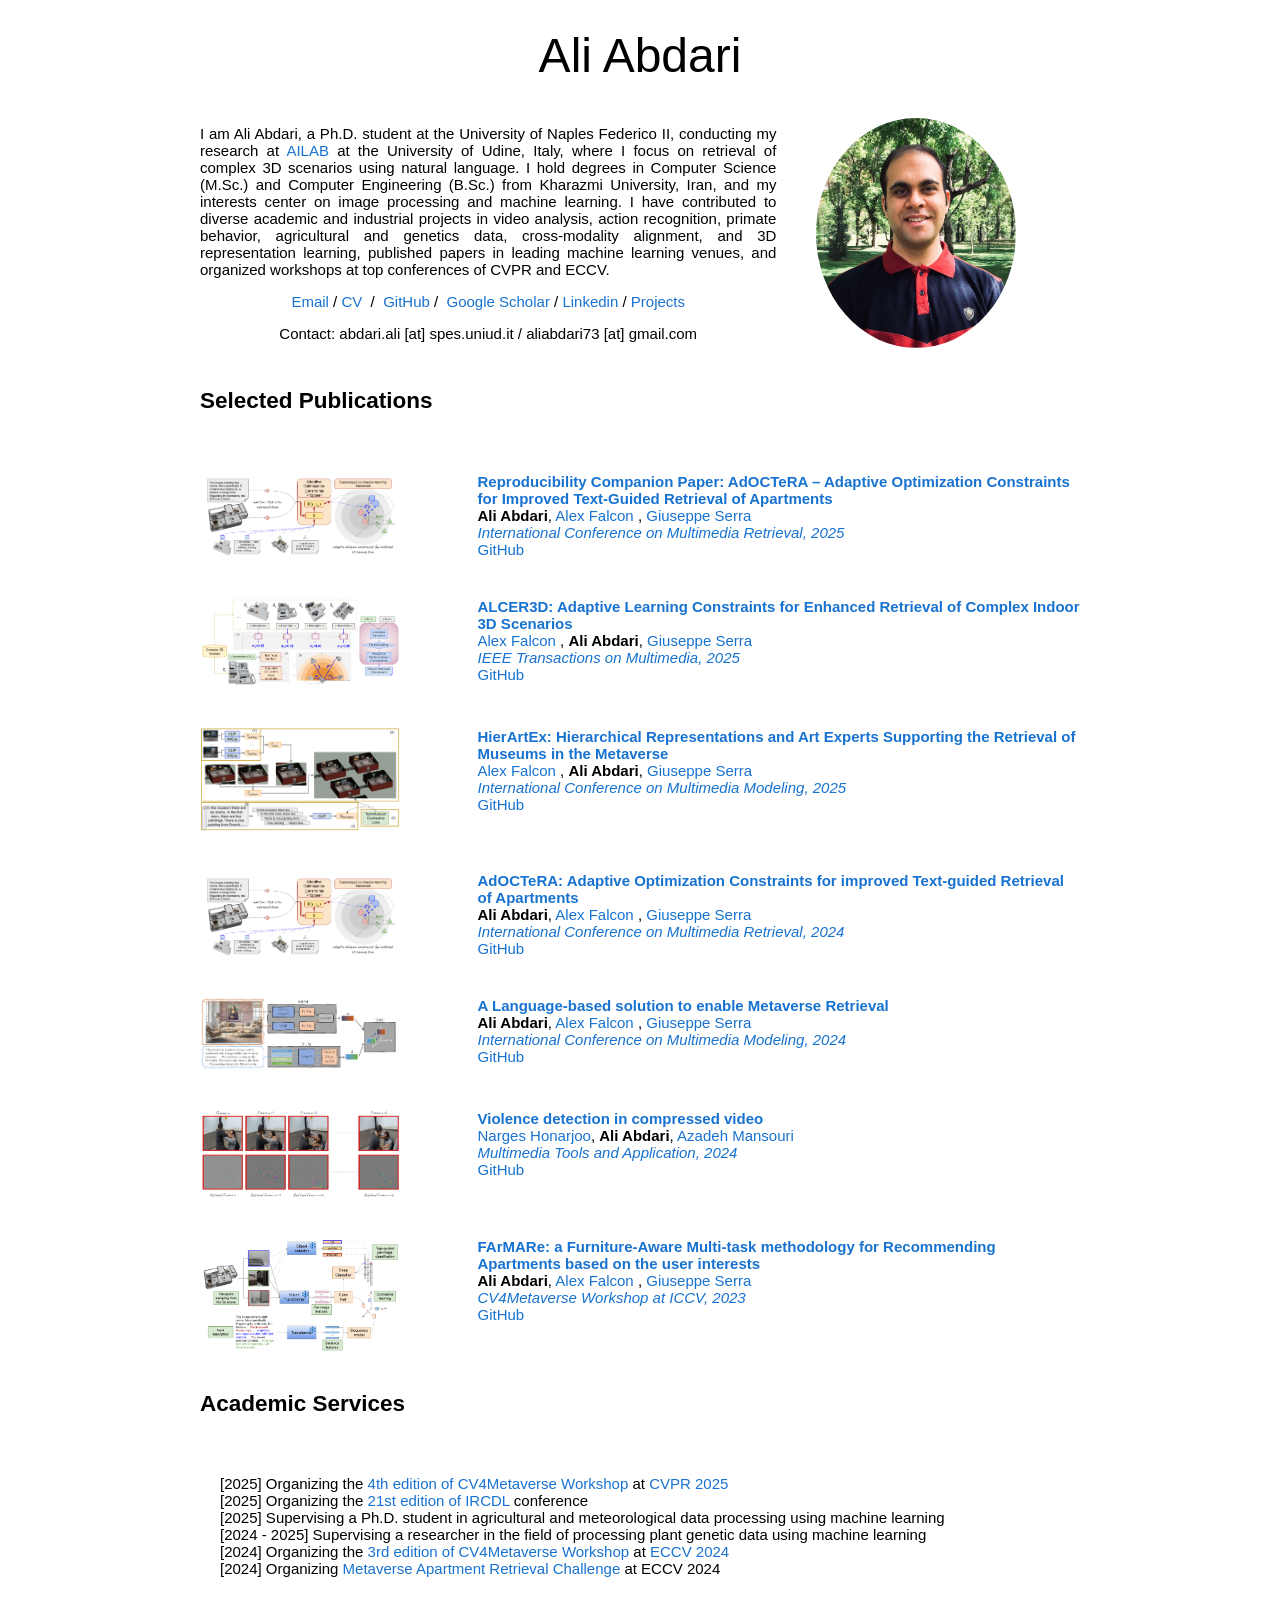
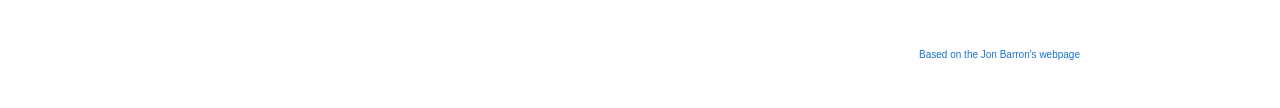
==== index.html @ 60afd9e8 "update bio" ====
<!DOCTYPE html PUBLIC "-//W3C//DTD HTML 4.01 Transitional//EN">
<html>
<head>
    <meta http-equiv="Content-Type" content="text/html; charset=UTF-8">
    <meta name="generator" content="HTML Tidy for Linux/x86 (vers 11 February 2007), see www.w3.org">
    <style type="text/css">
        /* Stolen from Sergey and Jon Barron */
        /* with significant help from Debidatta Dwibedi's webpage */
        a {
            color: #1772d0;
            text-decoration: none;
        }

        a:focus, a:hover {
            color: #f09228;
            text-decoration: none;
        }

        body, td, th {
            font-family: 'Lato', Verdana, Helvetica, sans-serif;
            font-size: 15px
        }

        strong {
            font-family: 'Lato', Verdana, Helvetica, sans-serif;


            font-size: 14px
        }

        strongred {
            font-family: 'Lato', Verdana, Helvetica, sans-serif;
            color: 'red'

            font-size: 14px
        }

        heading {
            font-family: 'Lato', Verdana, Helvetica, sans-serif;
            */ font-size: 15px;
            font-weight: 700
        }





    </style>
    <!-- <link rel="icon" type="image/png" href="seal_icon.png"> -->
    <script type="text/javascript" src="hidebib.js"></script>
    <title>Ali Abdari</title>
    <meta name="Ali Abdari&#39;s CMU Homepage" http-equiv="Content-Type"
          content="Ali Abdari&#39;s Homepage">

    <link href="css" rel="stylesheet" type="text/css">
    <script>
        (function (i, s, o, g, r, a, m) {
            i['GoogleAnalyticsObject'] = r;
            i[r] = i[r] || function () {
                (i[r].q = i[r].q || []).push(arguments)
            }, i[r].l = 1 * new Date();
            a = s.createElement(o),
                m = s.getElementsByTagName(o)[0];
            a.async = 1;
            a.src = g;
            m.parentNode.insertBefore(a, m)
        })(window, document, 'script', 'https://www.google-analytics.com/analytics.js', 'ga');

        ga('create', 'UA-90857215-1', 'auto');
        ga('send', 'pageview');






    </script>
</head>

<body>

<table width="960" border="0" align="center" cellspacing="0" cellpadding="20">
    <tbody>
    <tr>
        <td>
            <p align="center"><font size="7">Ali Abdari</font><br>
            </p>
            <table width="100%" align="center" border="0" cellspacing="0" cellpadding="20">
                <tbody>
                <tr>
                    <td width="67%" valign="middle" align="justify">

                        I am Ali Abdari, a Ph.D. student at the University of Naples Federico II, conducting my research
                        at <a href="https://ailab.uniud.it/">AILAB</a> at the University of Udine, Italy, where I focus on retrieval of complex 3D scenarios
                        using natural language. I hold degrees in Computer Science (M.Sc.) and Computer Engineering
                        (B.Sc.) from Kharazmi University, Iran, and my interests center on image processing and machine
                        learning. I have contributed to diverse academic and industrial projects in video analysis,
                        action recognition, primate behavior, agricultural and genetics data, cross‑modality alignment,
                        and 3D representation learning, published papers in leading machine learning venues, and
                        organized workshops at top conferences of CVPR and ECCV.
                        </p>
                        <p align="center">
                            <a href="mailto:abdari.ali@spes.uniud.it">Email</a> /
                            <a href="./data/CV_Ali_Abdari.pdf">CV</a> &nbsp;/&nbsp;
                            <a href="https://github.com/aliabdari"> GitHub</a>&nbsp;/&nbsp;
                            <a href="https://scholar.google.com/citations?user=9qQUW_AAAAAJ&hl=en"> Google Scholar </a>/
                            <a href="https://www.linkedin.com/in/ali-abdari/"> Linkedin </a>/
                            <a href="projects.html"> Projects </a>

                        </p>
                        <p align="center">
                            Contact: abdari.ali [at] spes.uniud.it / aliabdari73 [at] gmail.com

                        </p>


                    </td>
                    <td width="33%"><img src="statics/personal_photo.jpg" width="90"
                                         style="background-repeat: no-repeat;background-position: 50%;border-radius: 50%;width: 200px;height: 230px;">
                    </td>
                </tr>
                </tbody>
            </table>


            <table width="100%" align="center" border="0" cellspacing="0" cellpadding="20">

                <tbody>
                <tr>
                    <td>
                        <h2 id="publications">Selected Publications</h2></td>
                </tr>


                <!--ICMR2025-->
                <tr>
                    <td style="padding:20px;width:20%;vertical-align:middle"><img
                            src="statics/adoctera.png" width="200"></a>
                    </td>
                    <td width="58%" valign="top">

                        <a href="https://dl.acm.org/doi/10.1145/3731715.3734535">
                            <heading>Reproducibility Companion Paper: AdOCTeRA – Adaptive Optimization Constraints for
                                Improved Text-Guided Retrieval of Apartments
                            </heading>
                        </a>
                        <br>
                        <b> Ali Abdari</b>,
                        <a href="https://aranciokov.github.io/"> Alex Falcon </a>,
                        <a href="https://people.uniud.it/page/giuseppe.serra"> Giuseppe Serra </a>
                        <br>
                        <em><a href="https://ieeexplore.ieee.org/xpl/RecentIssue.jsp?punumber=6046">International
                            Conference on Multimedia Retrieval, 2025</a></em>
                        <br>
                        <a href="https://github.com/aliabdari/AdOCTeRA">GitHub</a>
                        <p></p>
                    </td>
                </tr>

                <!--ALCER3D-->
                <tr>
                    <td style="padding:20px;width:20%;vertical-align:middle"><img
                            src="statics/ALCER3d.png" width="200"></a>
                    </td>
                    <td width="58%" valign="top">

                        <a href="https://ieeexplore.ieee.org/document/11175509">
                            <heading>ALCER3D: Adaptive Learning Constraints for Enhanced Retrieval of Complex Indoor 3D
                                Scenarios
                            </heading>
                        </a>

                        <br>
                        <a href="https://aranciokov.github.io/"> Alex Falcon </a>,
                        <b> Ali Abdari</b>,
                        <a href="https://people.uniud.it/page/giuseppe.serra"> Giuseppe Serra </a>
                        <br>
                        <em><a href="https://ieeexplore.ieee.org/xpl/RecentIssue.jsp?punumber=6046">IEEE Transactions on
                            Multimedia, 2025</a></em>
                        <br>
                        <a href="https://github.com/aliabdari/ALCER3D">GitHub</a>
                        <p></p>
                    </td>
                </tr>

                <!--MMM 2025-->
                <tr>
                    <td style="padding:20px;width:20%;vertical-align:middle"><img
                            src="statics/HierArtEx.png" width="200"></a>
                    </td>
                    <td width="58%" valign="top">

                        <a href="https://link.springer.com/chapter/10.1007/978-981-96-2061-6_5">
                            <heading>HierArtEx: Hierarchical Representations and Art Experts Supporting the Retrieval of
                                Museums in the Metaverse
                            </heading>
                        </a>
                        <br>
                        <a href="https://aranciokov.github.io/"> Alex Falcon </a>,
                        <b> Ali Abdari</b>,
                        <a href="https://people.uniud.it/page/giuseppe.serra"> Giuseppe Serra </a>
                        <br>
                        <em><a href="https://mmm2025.net/">International Conference on Multimedia Modeling,
                            2025</a></em>
                        <br>
                        <a href="https://github.com/aranciokov/HierArtEx-MMM2025">GitHub</a>
                        <p></p>
                    </td>
                </tr>

                <!--ICMR 2024-->
                <tr>
                    <td style="padding:20px;width:20%;vertical-align:middle"><img
                            src="statics/adoctera.png" width="200"></a>
                    </td>
                    <td width="58%" valign="top">

                        <a href="https://ieeexplore.ieee.org/stamp/stamp.jsp?tp=&arnumber=9685835">
                            <heading>AdOCTeRA: Adaptive Optimization Constraints for improved Text-guided Retrieval of
                                Apartments
                            </heading>
                        </a>
                        <br>
                        <b> Ali Abdari</b>,
                        <a href="https://aranciokov.github.io/"> Alex Falcon </a>,
                        <a href="https://people.uniud.it/page/giuseppe.serra"> Giuseppe Serra </a>
                        <br>
                        <em><a href="https://icmr2024.org/">International Conference on Multimedia Retrieval,
                            2024</a></em>
                        <br>
                        <a href="https://github.com/aliabdari/AdOCTeRA">GitHub</a>
                        <p></p>
                    </td>
                </tr>

                <!--MMM 2024-->
                <tr>
                    <td style="padding:20px;width:20%;vertical-align:middle"><img
                            src="statics/mmm2024.png" width="200"></a>
                    </td>
                    <td width="58%" valign="top">

                        <a href="https://link.springer.com/chapter/10.1007/978-3-031-53311-2_35">
                            <heading>A Language-based solution to enable Metaverse Retrieval</heading>
                        </a>
                        <br>
                        <b> Ali Abdari</b>,
                        <a href="https://aranciokov.github.io/"> Alex Falcon </a>,
                        <a href="https://people.uniud.it/page/giuseppe.serra"> Giuseppe Serra </a>
                        <br>
                        <em><a href="https://mmm2024.org/">International Conference on Multimedia Modeling,
                            2024</a></em>
                        <br>
                        <a href="https://github.com/aliabdari/NLP_to_rank_artistic_Metaverses">GitHub</a>
                        <p></p>
                    </td>
                </tr>

                <!--Tools and Application 2024-->
                <tr>
                    <td style="padding:20px;width:20%;vertical-align:middle"><img
                            src="statics/tools_and_application_24.png" width="200"></a>
                    </td>
                    <td width="58%" valign="top">

                        <a href="https://ieeexplore.ieee.org/stamp/stamp.jsp?arnumber=9483558">
                            <heading>Violence detection in compressed video</heading>
                        </a>
                        <br>
                        <a href="https://scholar.google.com/citations?user=fnx57BcAAAAJ&hl=en"> Narges Honarjoo</a>,
                        <b> Ali Abdari</b>,
                        <a href="https://scholar.google.com/citations?user=eK03yPgAAAAJ&hl=en"> Azadeh Mansouri</a>
                        <br>
                        <em><a href="https://link.springer.com/journal/11042">Multimedia Tools and Application, 2024</a></em>
                        <br>
                        <a href="https://github.com/hnarges91/violence-detection">GitHub</a>
                        <p></p>
                    </td>
                </tr>

                <!--FarMare 2023-->
                <tr>
                    <td style="padding:20px;width:20%;vertical-align:middle"><img
                            src="statics/FarMare.png" width="200"></a>
                    </td>
                    <td width="58%" valign="top">

                        <a href="https://openaccess.thecvf.com/content/ICCV2023W/CV4Metaverse/html/Abdari_FArMARe_a_Furniture-Aware_Multi-Task_Methodology_for_Recommending_Apartments_Based_on_ICCVW_2023_paper.html">
                            <heading>FArMARe: a Furniture-Aware Multi-task methodology for Recommending Apartments based
                                on the user interests
                            </heading>
                        </a>
                        <br>
                        <b> Ali Abdari</b>,
                        <a href="https://aranciokov.github.io/"> Alex Falcon </a>,
                        <a href="https://people.uniud.it/page/giuseppe.serra"> Giuseppe Serra </a>
                        <br>
                        <em><a href="https://sites.google.com/view/cv4metaverse/?authuser=0">CV4Metaverse Workshop at
                            ICCV, 2023</a></em>
                        <br>
                        <a href="https://github.com/aliabdari/FArMARe">GitHub</a>
                        <p></p>
                    </td>
                </tr>

                <!--                <tr>-->
                <!--                    <td style="padding:20px;width:20%;vertical-align:middle"><img-->
                <!--                            src="statics/violence_1.png" width="200"></a>-->
                <!--                    </td>-->
                <!--                    <td width="58%" valign="top">-->

                <!--                        <a href="https://ieeexplore.ieee.org/stamp/stamp.jsp?tp=&arnumber=9685835">-->
                <!--                            <heading>Violence Detection Using One-Dimensional Convolutional Networks</heading>-->
                <!--                        </a>-->
                <!--                        <br>-->
                <!--                        <a href="https://scholar.google.com/citations?user=fnx57BcAAAAJ&hl=en"> Narges Honarjoo</a>,-->
                <!--                        <b> Ali Abdari</b>,-->
                <!--                        <a href="https://scholar.google.com/citations?user=eK03yPgAAAAJ&hl=en"> Azadeh Mansouri</a>-->
                <!--                        <br>-->
                <!--                        <em>12th International Conference on Information and Knowledge Technology (IKT)</em>-->
                <!--                        <p></p>-->
                <!--                    </td>-->
                <!--                </tr>-->

                <!--                <tr>-->
                <!--                    <td style="padding:20px;width:20%;vertical-align:middle"><img-->
                <!--                            src="statics/violence_1.png" width="200"></a>-->
                <!--                    </td>-->
                <!--                    <td width="58%" valign="top">-->

                <!--                        <a href="https://ieeexplore.ieee.org/stamp/stamp.jsp?arnumber=9483558">-->
                <!--                            <heading>Violence detection using pre-trained models</heading>-->
                <!--                        </a>-->
                <!--                        <br>-->
                <!--                        <a href="https://scholar.google.com/citations?user=fnx57BcAAAAJ&hl=en"> Narges Honarjoo</a>,-->
                <!--                        <b> Ali Abdari</b>,-->
                <!--                        <a href="https://scholar.google.com/citations?user=eK03yPgAAAAJ&hl=en"> Azadeh Mansouri</a>-->
                <!--                        <br>-->
                <!--                        <em>International Conference on Pattern Recognition and Image Analysis (IPRIA)</em>-->
                <!--                        <p></p>-->
                <!--                    </td>-->
                <!--                </tr>-->


                </tbody>
            </table>

            <table width="100%" align="center" border="0" cellspacing="0" cellpadding="20">

                <tbody>
                <tr>
                    <td>
                        <h2 id="acedemic_services">Academic Services</h2></td>
                </tr>
                <tr>
                    <td style="padding-left: 40px;">
                        [2025] Organizing the <a href="https://sites.google.com/view/cv4metaverse-2025/">4th edition of
                        CV4Metaverse Workshop</a> at <a href="https://cvpr.thecvf.com/Conferences/2025/workshop-list">CVPR
                        2025</a>
                        <br>
                        [2025] Organizing the <a href="https://ircdl2025.uniud.it/">21st edition of IRCDL</a> conference
                        <br>
                        [2025] Supervising a Ph.D. student in agricultural and meteorological data processing using
                        machine learning
                        <br>
                        [2024 - 2025] Supervising a researcher in the field of processing plant genetic data using
                        machine learning
                        <br>
                        [2024] Organizing the <a href="https://sites.google.com/view/cv4metaverse-2024/">3rd edition of
                        CV4Metaverse Workshop</a> at <a href="https://eccv.ecva.net/Conferences/2024/Workshops">ECCV
                        2024</a>
                        <br>
                        [2024] Organizing <a href="https://ailab.uniud.it/apartment-recommendation-challenge/">Metaverse
                        Apartment Retrieval Challenge</a> at ECCV 2024
                    </td>
                </tr>

                </tbody>

            </table>

            <table width="100%" align="center" border="0" cellspacing="0" cellpadding="20">
                <tbody>
                <tr>
                    <td>
                        <br>
                        <p align="right"><font size="1">
                            <a href="https://jonbarron.info/">Based on the Jon Barron's webpage</a>
                        </font></p>

                    </td>
                </tr>
                </tbody>
            </table>
</table>


</body>
</html>
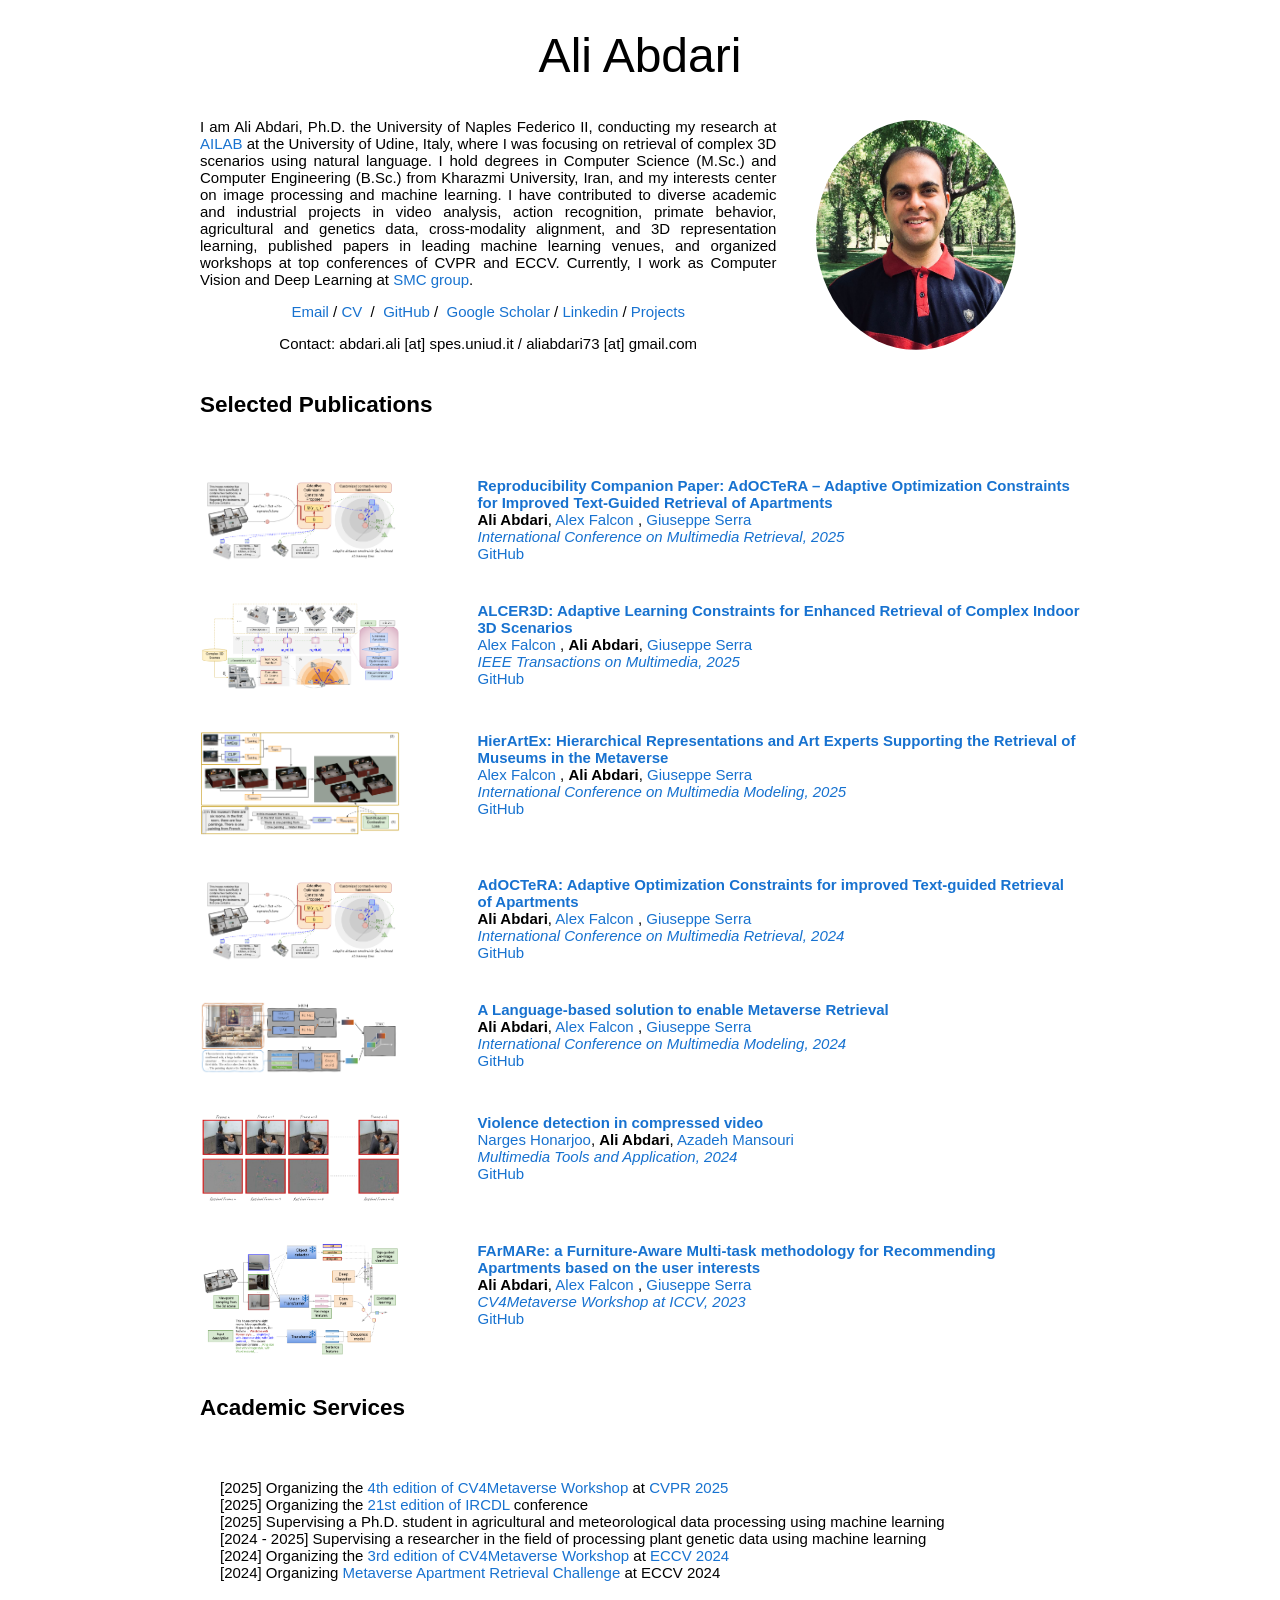
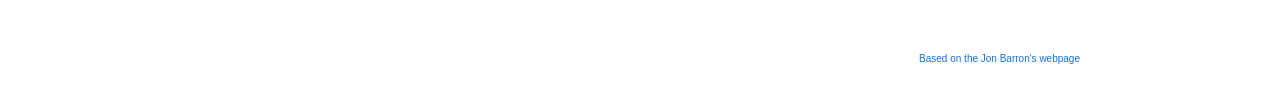
==== commit a3d46d5b: "update" ====
--- a/index.html
+++ b/index.html
@@ -90,14 +90,14 @@
                 <tr>
                     <td width="67%" valign="middle" align="justify">
 
-                        I am Ali Abdari, a Ph.D. student at the University of Naples Federico II, conducting my research
-                        at <a href="https://ailab.uniud.it/">AILAB</a> at the University of Udine, Italy, where I focus on retrieval of complex 3D scenarios
+                        I am Ali Abdari, Ph.D. the University of Naples Federico II, conducting my research
+                        at <a href="https://ailab.uniud.it/">AILAB</a> at the University of Udine, Italy, where I was focusing on retrieval of complex 3D scenarios
                         using natural language. I hold degrees in Computer Science (M.Sc.) and Computer Engineering
                         (B.Sc.) from Kharazmi University, Iran, and my interests center on image processing and machine
                         learning. I have contributed to diverse academic and industrial projects in video analysis,
                         action recognition, primate behavior, agricultural and genetics data, cross‑modality alignment,
                         and 3D representation learning, published papers in leading machine learning venues, and
-                        organized workshops at top conferences of CVPR and ECCV.
+                        organized workshops at top conferences of CVPR and ECCV. Currently, I work as Computer Vision and Deep Learning at <a href="https://www.smc.it/homepage">SMC group</a>.
                         </p>
                         <p align="center">
                             <a href="mailto:abdari.ali@spes.uniud.it">Email</a> /
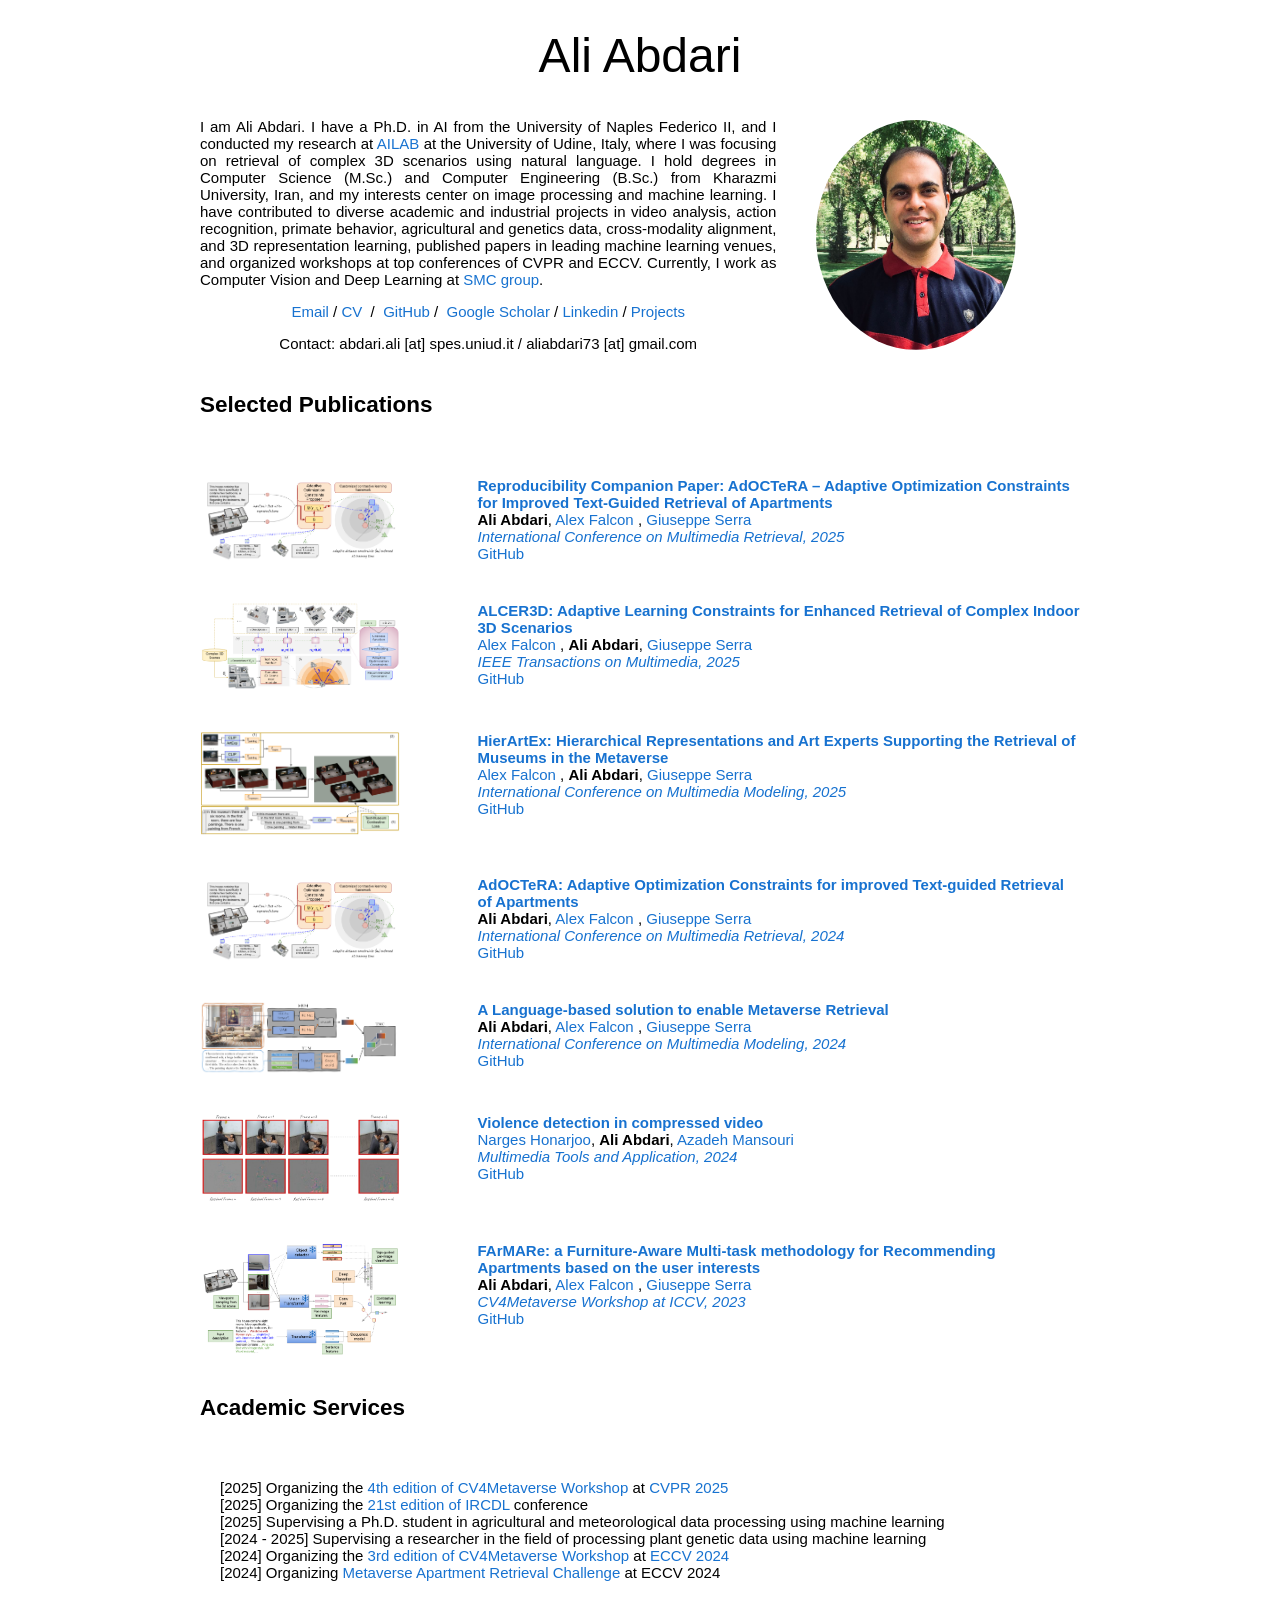
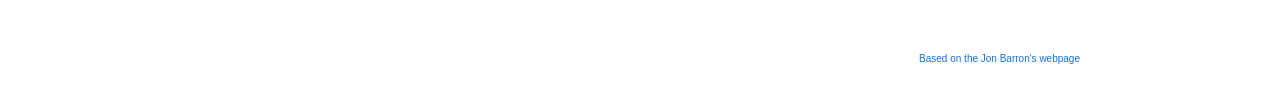
==== commit a35b7440: "update" ====
--- a/index.html
+++ b/index.html
@@ -90,7 +90,7 @@
                 <tr>
                     <td width="67%" valign="middle" align="justify">
 
-                        I am Ali Abdari, Ph.D. the University of Naples Federico II, conducting my research
+                        I am Ali Abdari. I have a Ph.D. in AI from the University of Naples Federico II, and I conducted my research
                         at <a href="https://ailab.uniud.it/">AILAB</a> at the University of Udine, Italy, where I was focusing on retrieval of complex 3D scenarios
                         using natural language. I hold degrees in Computer Science (M.Sc.) and Computer Engineering
                         (B.Sc.) from Kharazmi University, Iran, and my interests center on image processing and machine
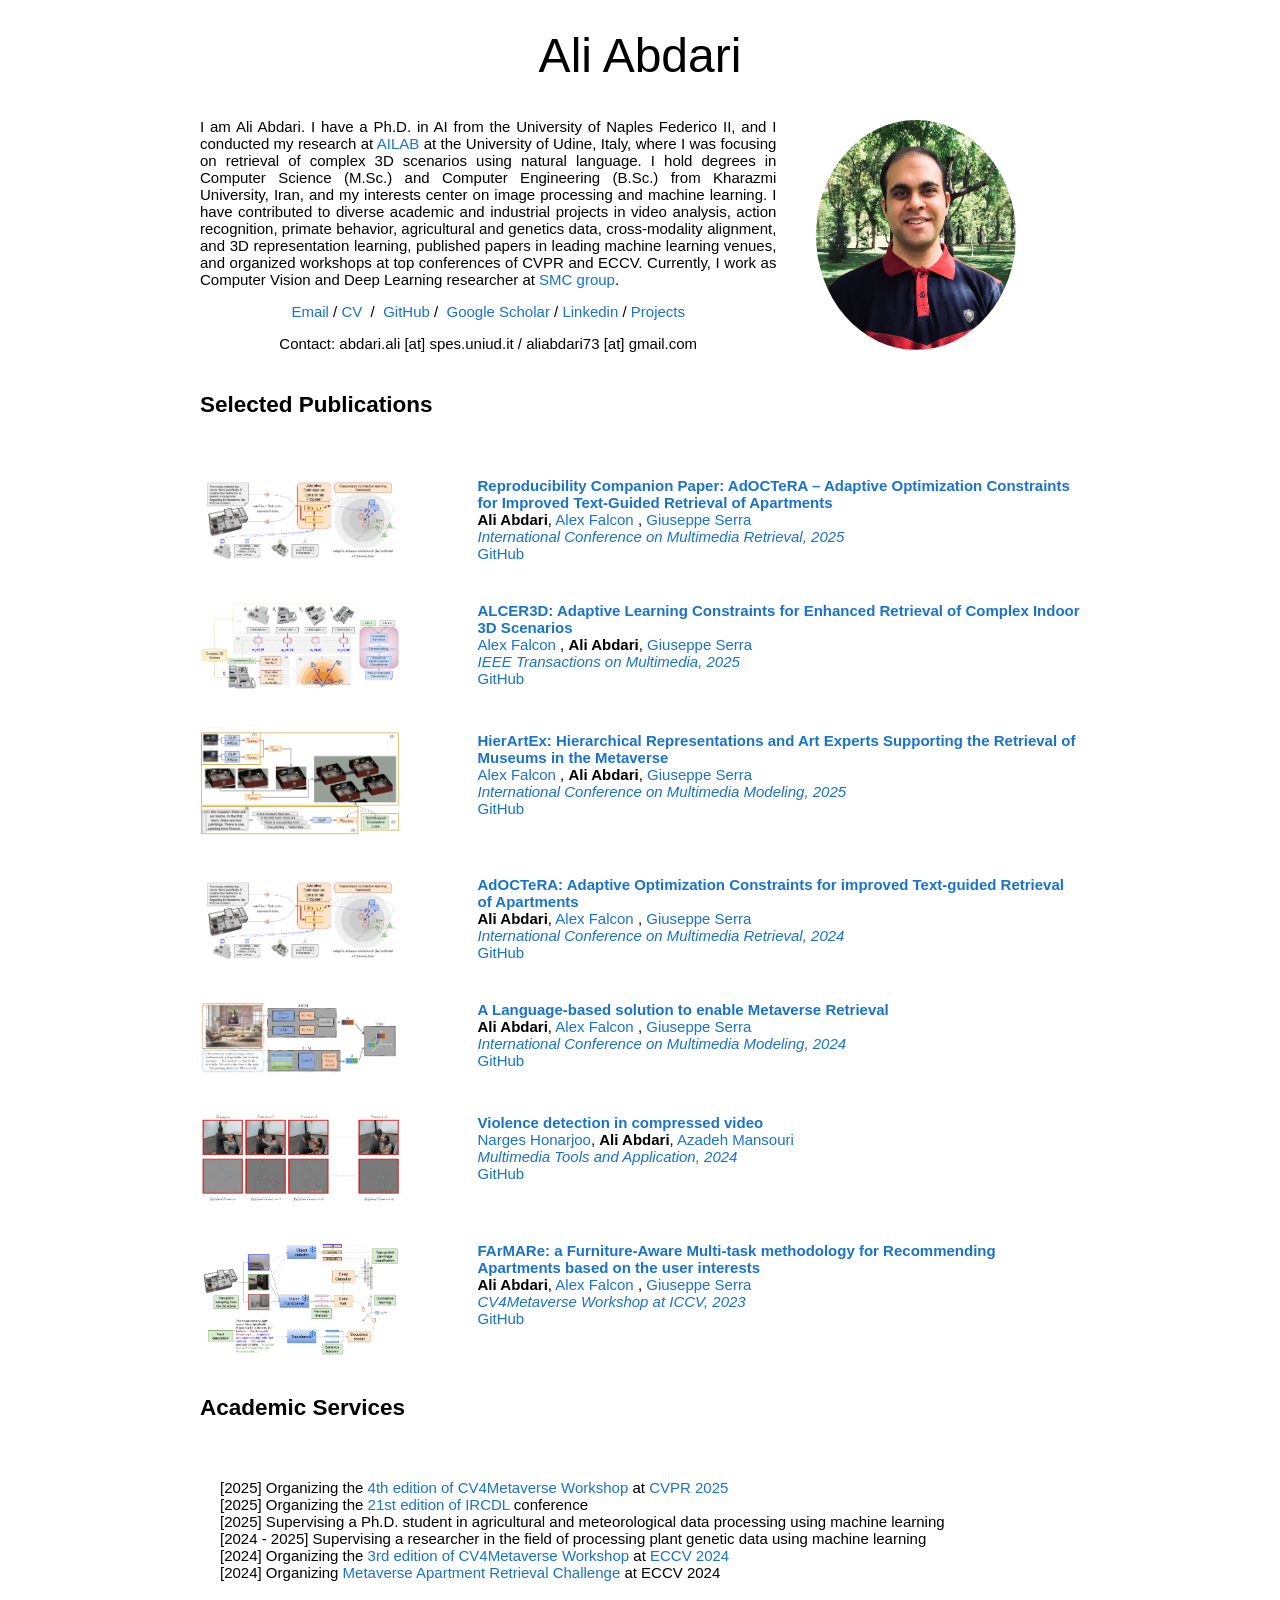
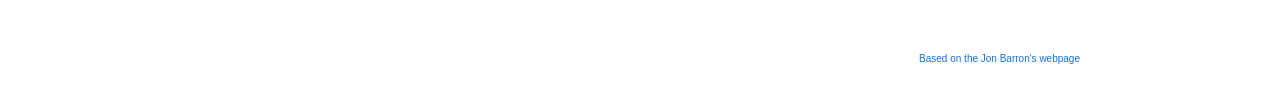
==== commit 96121dd4: "update" ====
--- a/index.html
+++ b/index.html
@@ -97,7 +97,7 @@
                         learning. I have contributed to diverse academic and industrial projects in video analysis,
                         action recognition, primate behavior, agricultural and genetics data, cross‑modality alignment,
                         and 3D representation learning, published papers in leading machine learning venues, and
-                        organized workshops at top conferences of CVPR and ECCV. Currently, I work as Computer Vision and Deep Learning at <a href="https://www.smc.it/homepage">SMC group</a>.
+                        organized workshops at top conferences of CVPR and ECCV. Currently, I work as Computer Vision and Deep Learning researcher at <a href="https://www.smc.it/homepage">SMC group</a>.
                         </p>
                         <p align="center">
                             <a href="mailto:abdari.ali@spes.uniud.it">Email</a> /
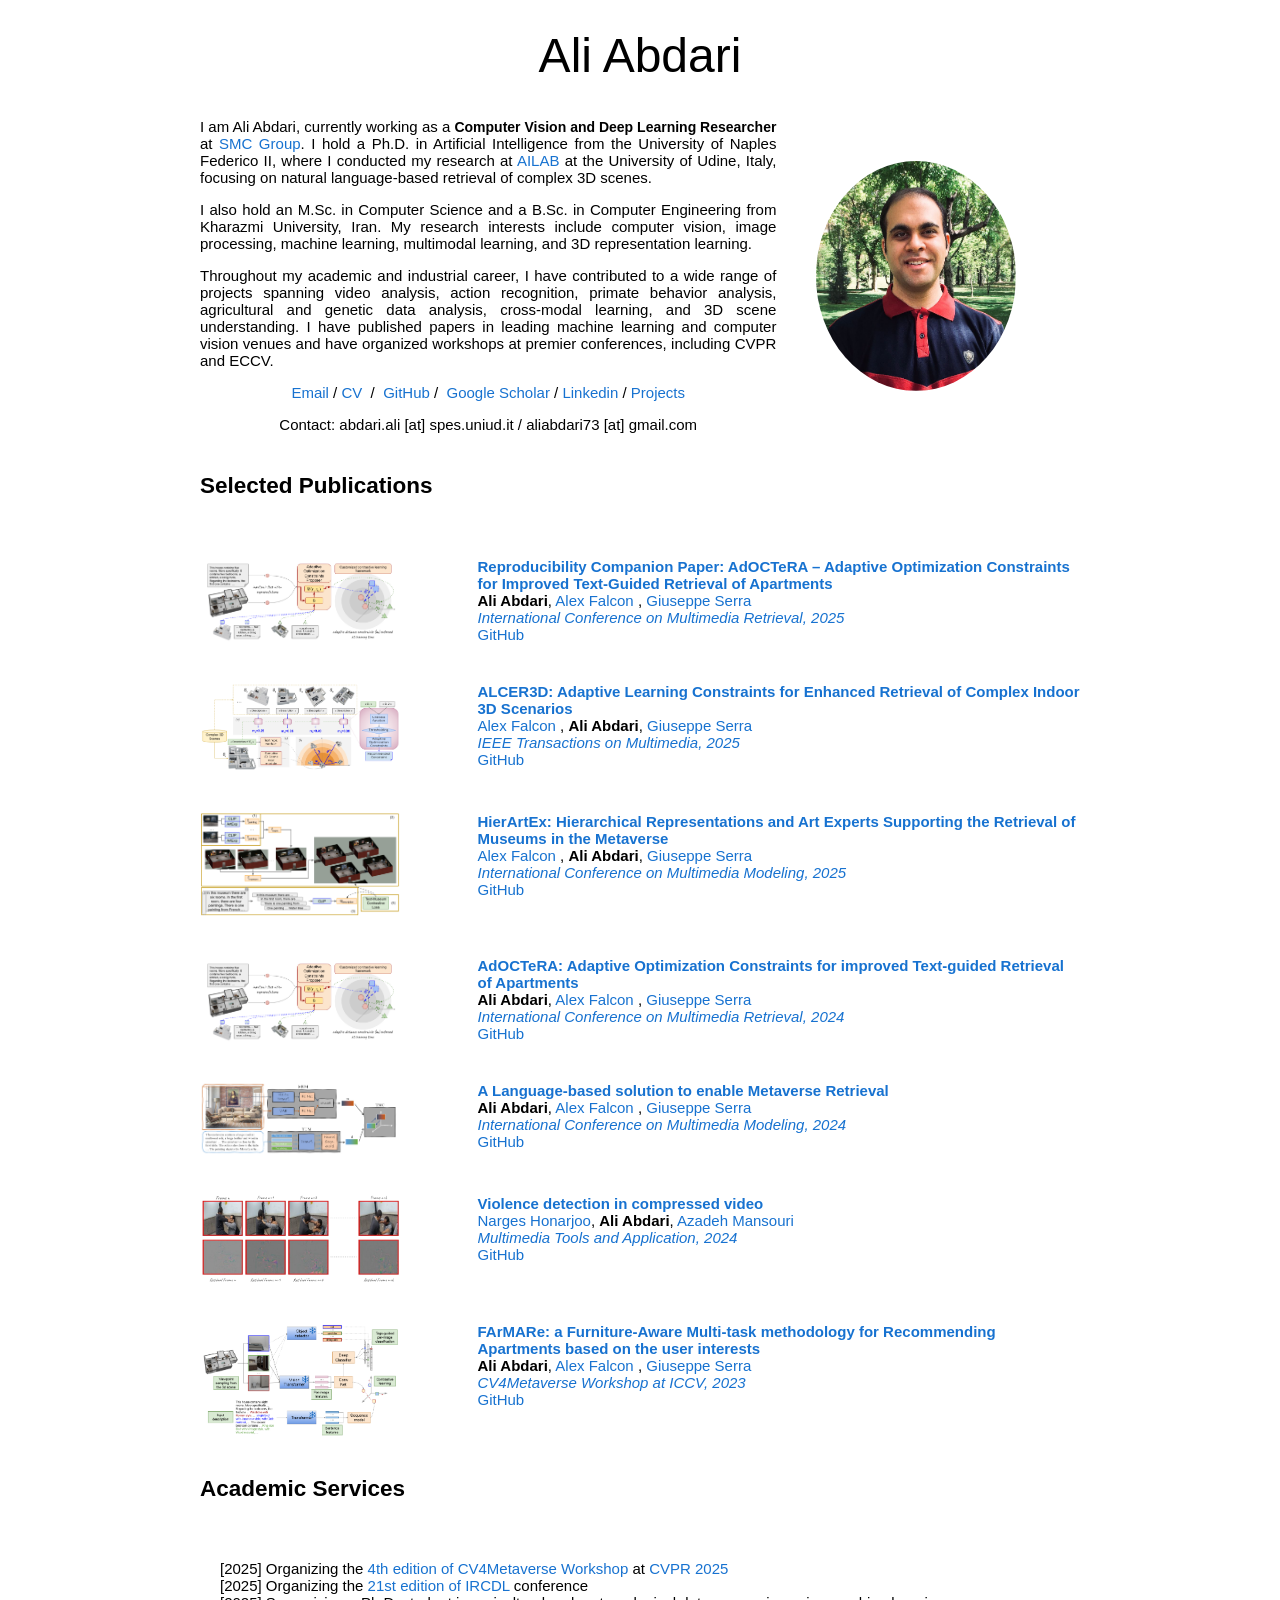
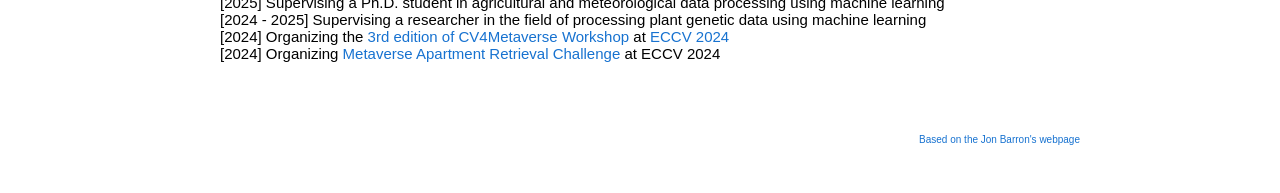
==== commit ab7d646e: "update" ====
--- a/index.html
+++ b/index.html
@@ -40,6 +40,7 @@
             */ font-size: 15px;
             font-weight: 700
         }
+
 
 
 
@@ -74,6 +75,7 @@
 
 
 
+
     </script>
 </head>
 
@@ -90,14 +92,28 @@
                 <tr>
                     <td width="67%" valign="middle" align="justify">
 
-                        I am Ali Abdari. I have a Ph.D. in AI from the University of Naples Federico II, and I conducted my research
-                        at <a href="https://ailab.uniud.it/">AILAB</a> at the University of Udine, Italy, where I was focusing on retrieval of complex 3D scenarios
-                        using natural language. I hold degrees in Computer Science (M.Sc.) and Computer Engineering
-                        (B.Sc.) from Kharazmi University, Iran, and my interests center on image processing and machine
-                        learning. I have contributed to diverse academic and industrial projects in video analysis,
-                        action recognition, primate behavior, agricultural and genetics data, cross‑modality alignment,
-                        and 3D representation learning, published papers in leading machine learning venues, and
-                        organized workshops at top conferences of CVPR and ECCV. Currently, I work as Computer Vision and Deep Learning researcher at <a href="https://www.smc.it/homepage">SMC group</a>.
+                        <p>
+                            I am Ali Abdari, currently working as a <strong>Computer Vision and Deep Learning
+                            Researcher</strong> at
+                            <a href="https://www.smc.it/homepage">SMC Group</a>. I hold a Ph.D. in Artificial
+                            Intelligence from the University of Naples Federico II, where I conducted my research at
+                            <a href="https://ailab.uniud.it/">AILAB</a> at the University of Udine, Italy, focusing on
+                            natural language-based retrieval of complex 3D scenes.
+                        </p>
+
+                        <p>
+                            I also hold an M.Sc. in Computer Science and a B.Sc. in Computer Engineering from Kharazmi
+                            University, Iran. My research interests include computer vision, image processing, machine
+                            learning, multimodal learning, and 3D representation learning.
+                        </p>
+
+                        <p>
+                            Throughout my academic and industrial career, I have contributed to a wide range of projects
+                            spanning video analysis, action recognition, primate behavior analysis, agricultural and
+                            genetic data analysis, cross-modal learning, and 3D scene understanding. I have published
+                            papers in leading machine learning and computer vision venues and have organized workshops
+                            at premier conferences, including CVPR and ECCV.
+                        </p>
                         </p>
                         <p align="center">
                             <a href="mailto:abdari.ali@spes.uniud.it">Email</a> /
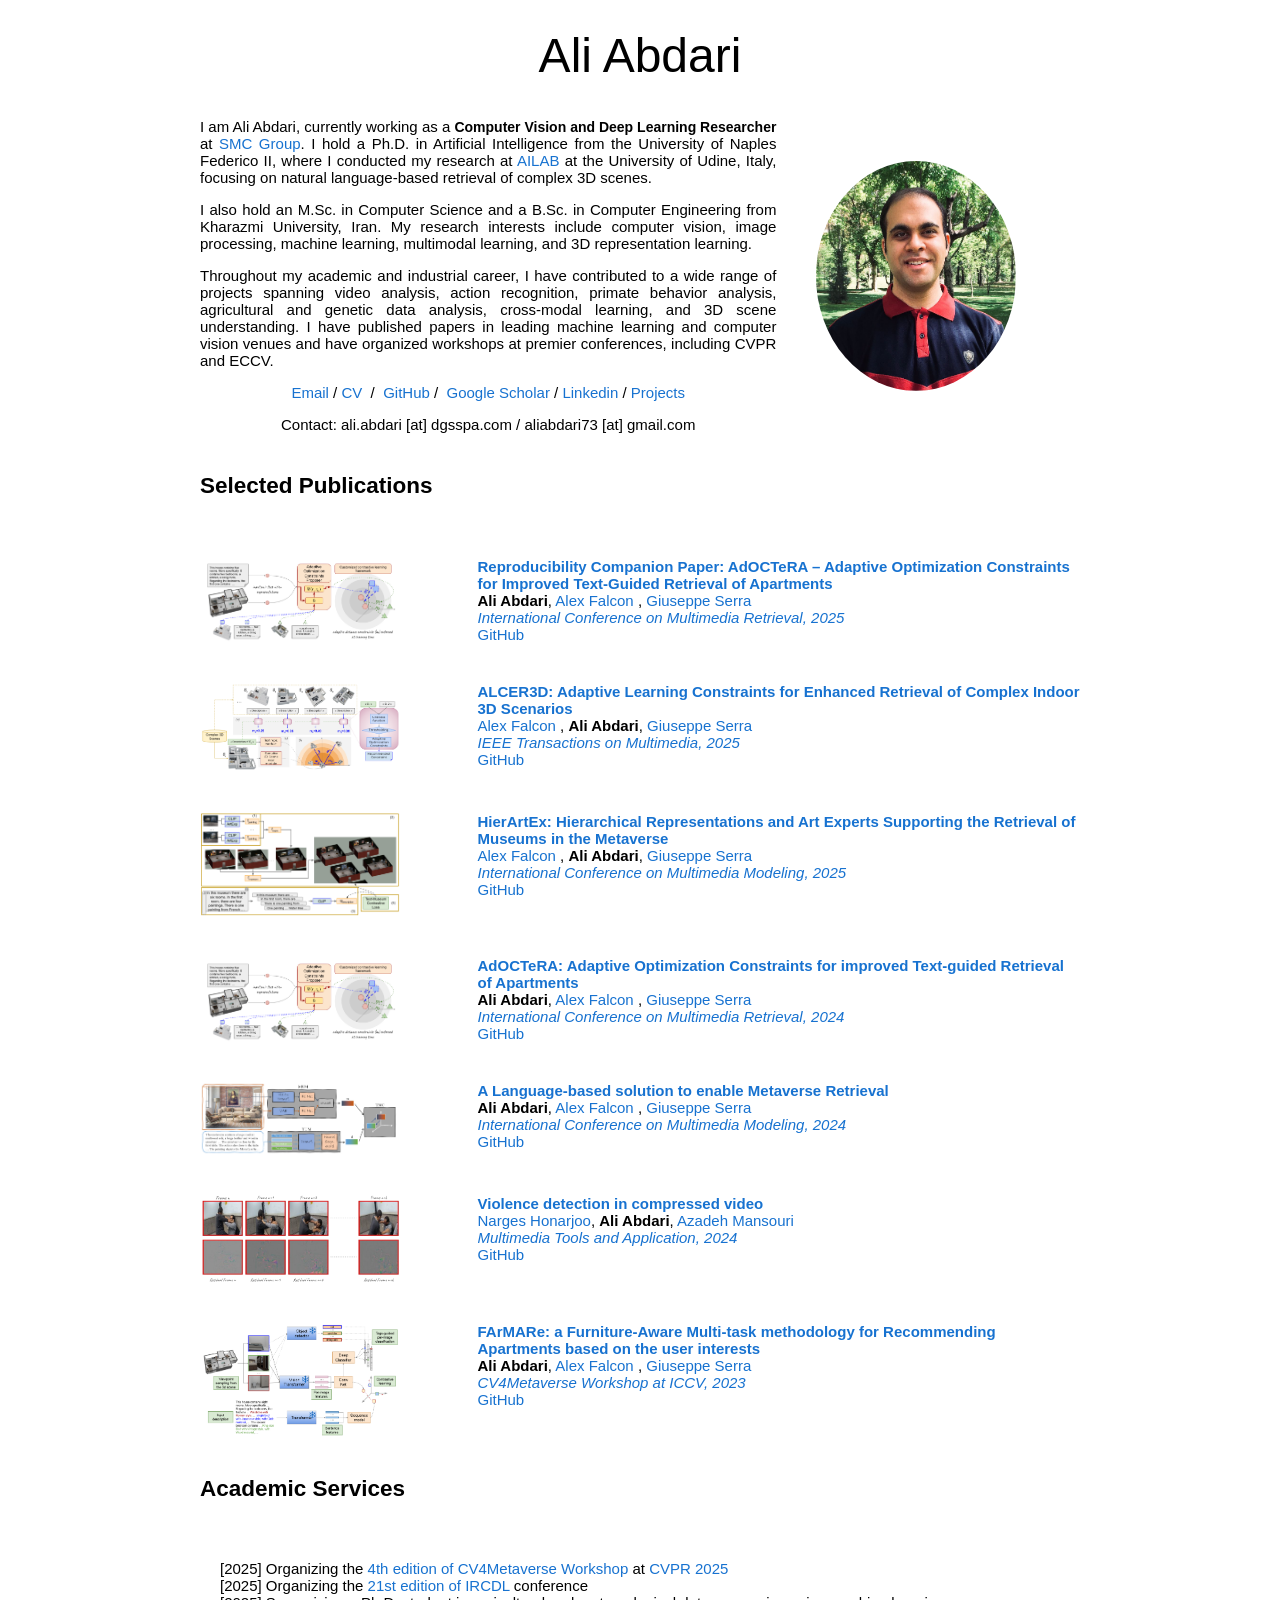
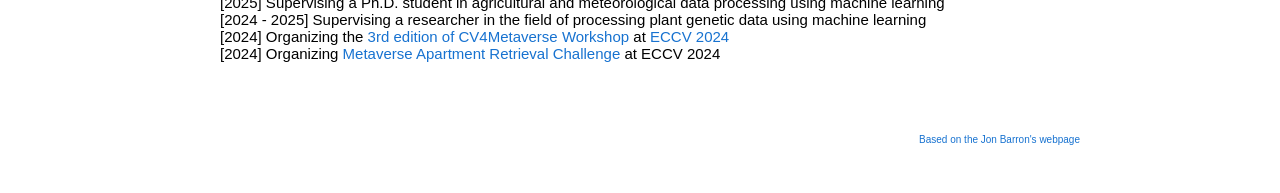
==== commit 37974386: "update" ====
--- a/index.html
+++ b/index.html
@@ -125,7 +125,7 @@
 
                         </p>
                         <p align="center">
-                            Contact: abdari.ali [at] spes.uniud.it / aliabdari73 [at] gmail.com
+                            Contact: ali.abdari [at] dgsspa.com / aliabdari73 [at] gmail.com
 
                         </p>
 
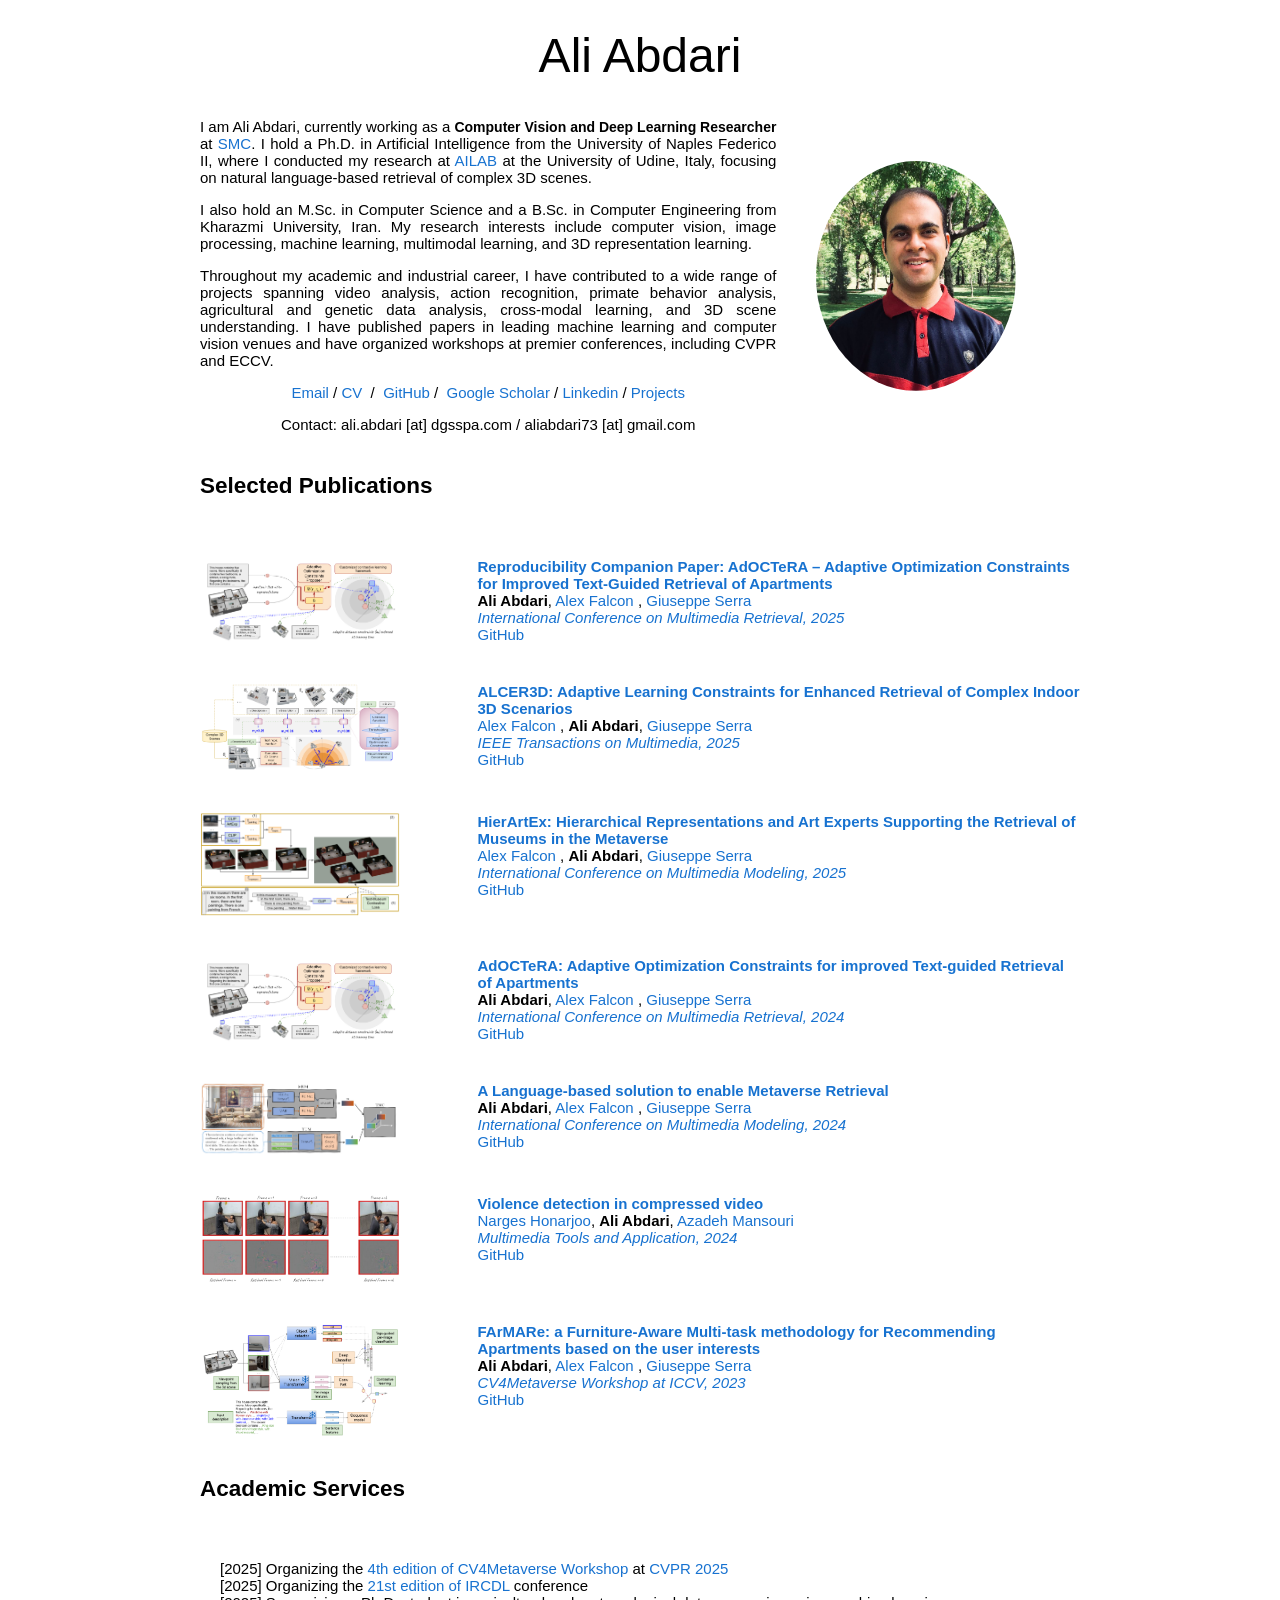
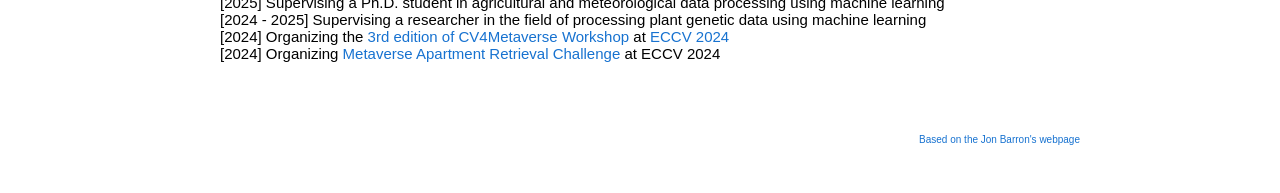
==== commit dd9a537e: "update" ====
--- a/index.html
+++ b/index.html
@@ -95,7 +95,7 @@
                         <p>
                             I am Ali Abdari, currently working as a <strong>Computer Vision and Deep Learning
                             Researcher</strong> at
-                            <a href="https://www.smc.it/homepage">SMC Group</a>. I hold a Ph.D. in Artificial
+                            <a href="https://www.smc.it/homepage">SMC</a>. I hold a Ph.D. in Artificial
                             Intelligence from the University of Naples Federico II, where I conducted my research at
                             <a href="https://ailab.uniud.it/">AILAB</a> at the University of Udine, Italy, focusing on
                             natural language-based retrieval of complex 3D scenes.
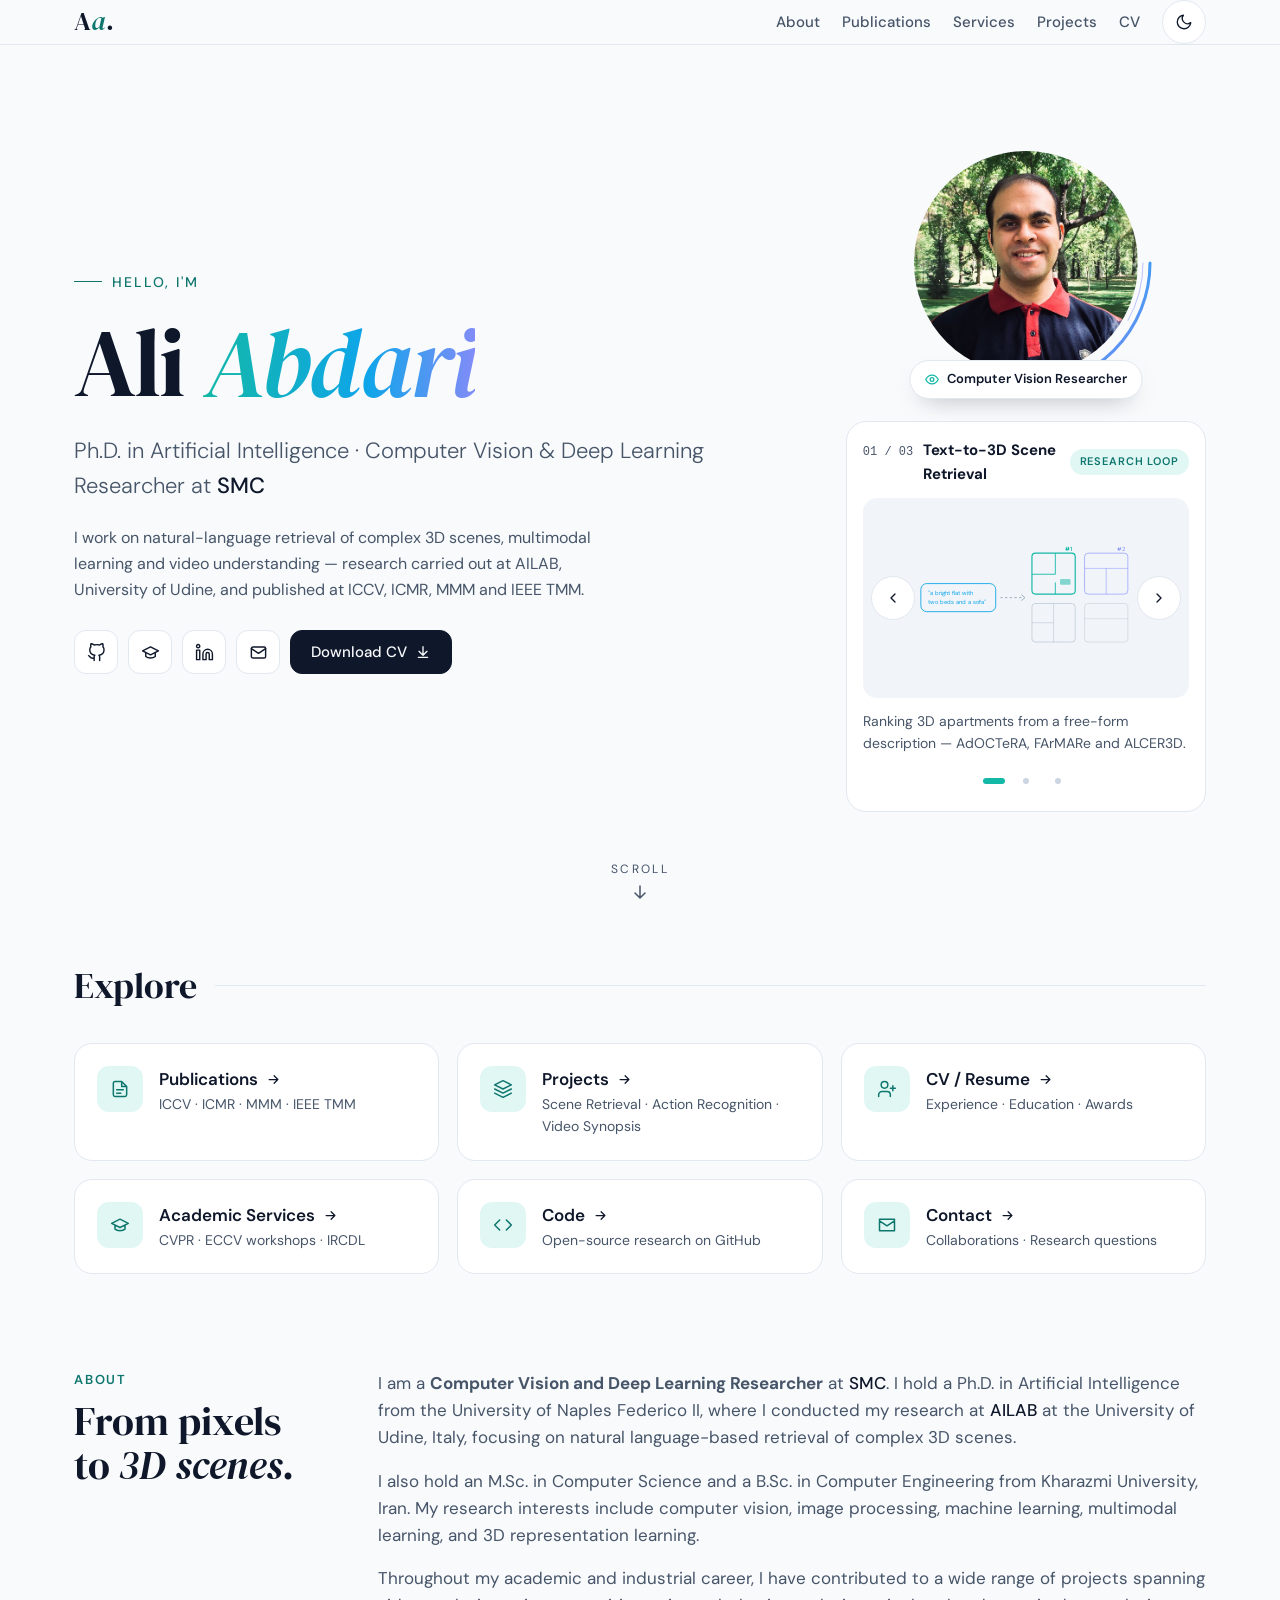
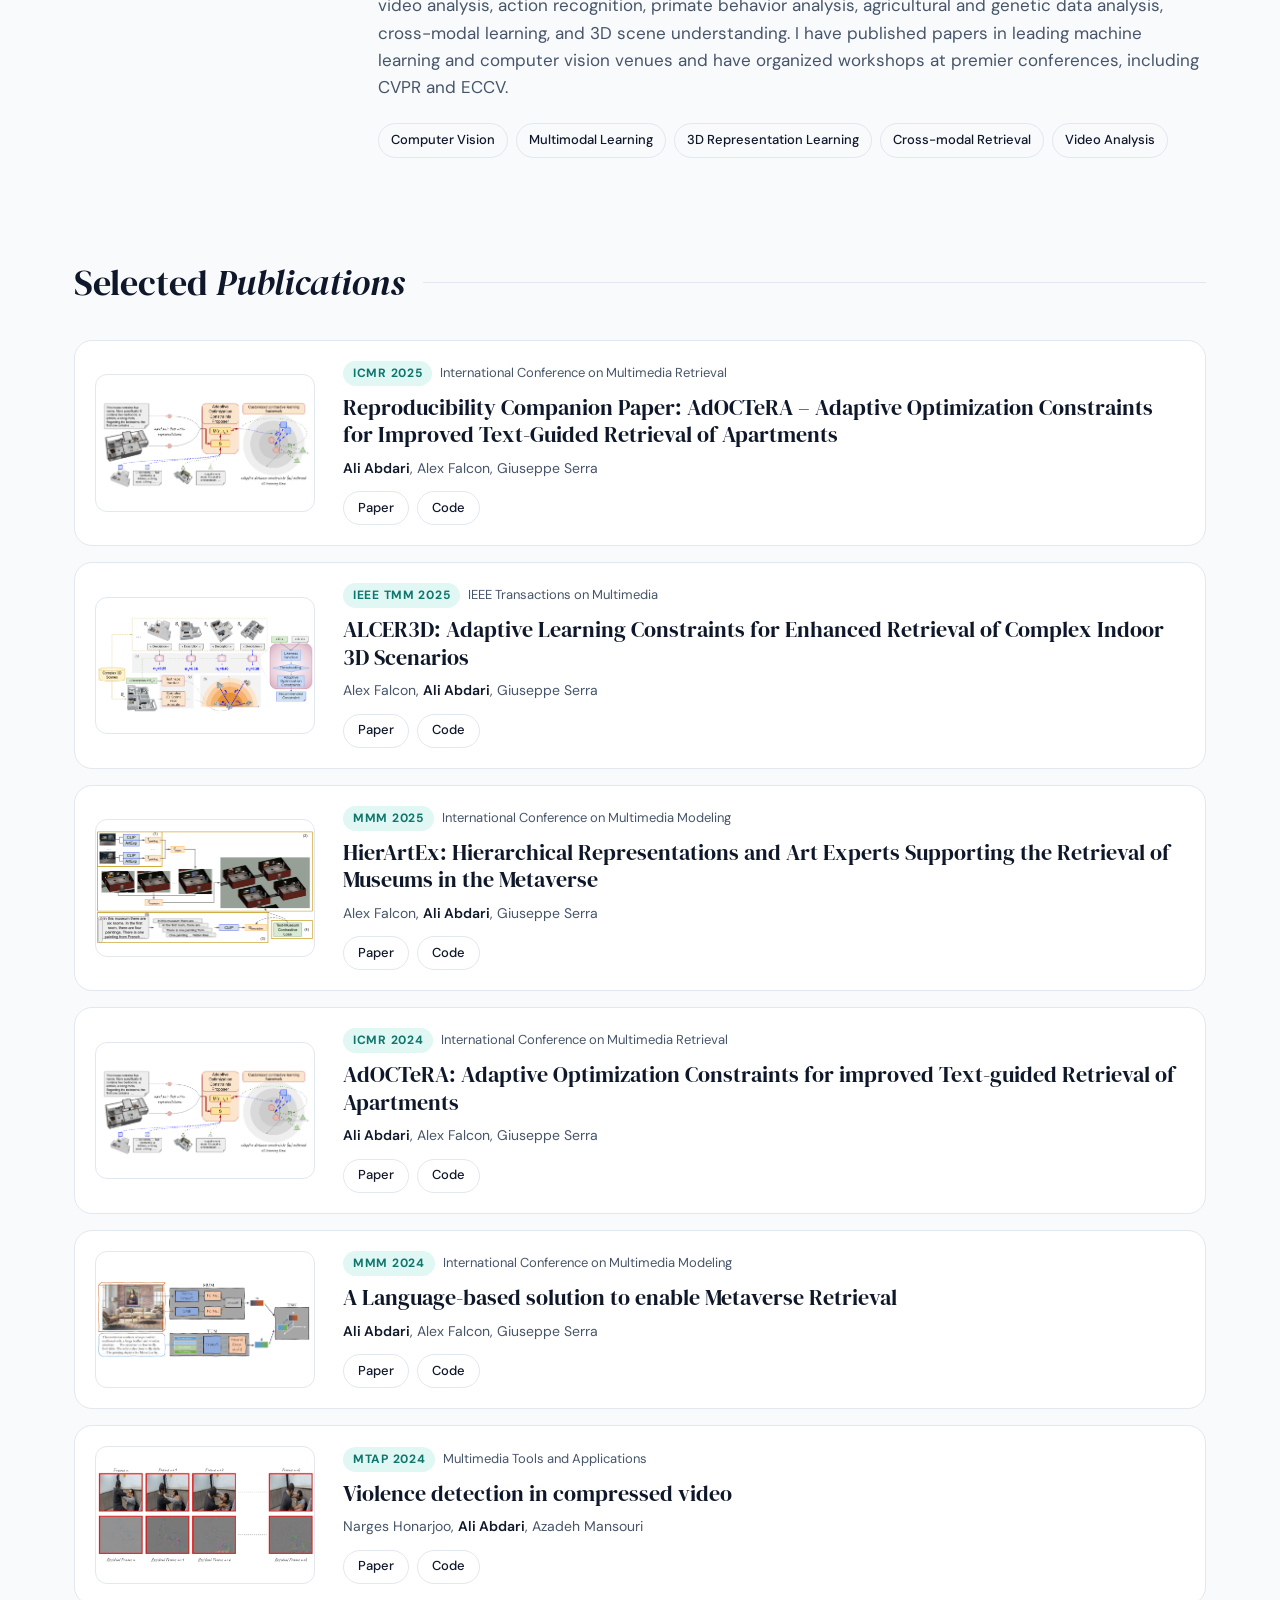
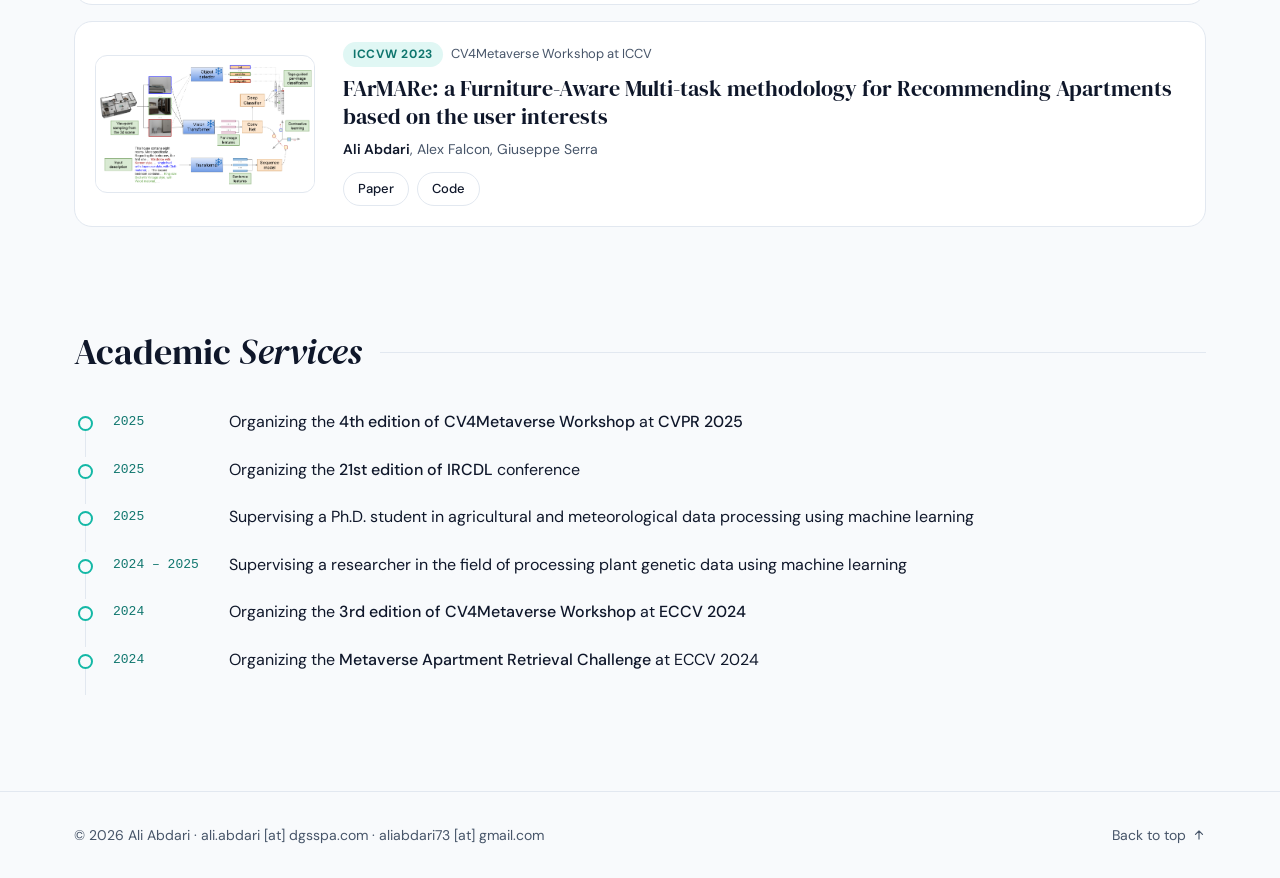
==== commit cf7816a0: "Redesign homepage and projects page Modern portfolio layout (DM Serif Display / DM Sans, teal-sky ac" ====
--- a/index.html
+++ b/index.html
@@ -1,59 +1,26 @@
-<!DOCTYPE html PUBLIC "-//W3C//DTD HTML 4.01 Transitional//EN">
-<html>
+<!doctype html>
+<html lang="en">
 <head>
-    <meta http-equiv="Content-Type" content="text/html; charset=UTF-8">
-    <meta name="generator" content="HTML Tidy for Linux/x86 (vers 11 February 2007), see www.w3.org">
-    <style type="text/css">
-        /* Stolen from Sergey and Jon Barron */
-        /* with significant help from Debidatta Dwibedi's webpage */
-        a {
-            color: #1772d0;
-            text-decoration: none;
-        }
-
-        a:focus, a:hover {
-            color: #f09228;
-            text-decoration: none;
-        }
-
-        body, td, th {
-            font-family: 'Lato', Verdana, Helvetica, sans-serif;
-            font-size: 15px
-        }
-
-        strong {
-            font-family: 'Lato', Verdana, Helvetica, sans-serif;
-
-
-            font-size: 14px
-        }
-
-        strongred {
-            font-family: 'Lato', Verdana, Helvetica, sans-serif;
-            color: 'red'
-
-            font-size: 14px
-        }
-
-        heading {
-            font-family: 'Lato', Verdana, Helvetica, sans-serif;
-            */ font-size: 15px;
-            font-weight: 700
-        }
-
-
-
-
-
-
-    </style>
-    <!-- <link rel="icon" type="image/png" href="seal_icon.png"> -->
-    <script type="text/javascript" src="hidebib.js"></script>
+    <meta charset="utf-8">
+    <meta name="viewport" content="width=device-width, initial-scale=1">
     <title>Ali Abdari</title>
-    <meta name="Ali Abdari&#39;s CMU Homepage" http-equiv="Content-Type"
-          content="Ali Abdari&#39;s Homepage">
-
-    <link href="css" rel="stylesheet" type="text/css">
+    <meta name="description"
+          content="Ali Abdari — Computer Vision and Deep Learning Researcher. Ph.D. in Artificial Intelligence.">
+    <link rel="preconnect" href="https://fonts.googleapis.com">
+    <link rel="preconnect" href="https://fonts.gstatic.com" crossorigin>
+    <link href="https://fonts.googleapis.com/css2?family=DM+Serif+Display:ital@0;1&family=DM+Sans:ital,opsz,wght@0,9..40,300;0,9..40,400;0,9..40,500;0,9..40,600;1,9..40,300&display=swap"
+          rel="stylesheet">
+    <script>
+        // Apply the saved theme before first paint to avoid a flash
+        (function () {
+            try {
+                var saved = localStorage.getItem('theme');
+                if (saved) document.documentElement.setAttribute('data-theme', saved);
+            } catch (e) {
+            }
+        })();
+    </script>
+    <link rel="stylesheet" href="style.css">
     <script>
         (function (i, s, o, g, r, a, m) {
             i['GoogleAnalyticsObject'] = r;
@@ -69,347 +36,586 @@
 
         ga('create', 'UA-90857215-1', 'auto');
         ga('send', 'pageview');
-
-
-
-
-
-
-
     </script>
 </head>
 
 <body>
 
-<table width="960" border="0" align="center" cellspacing="0" cellpadding="20">
-    <tbody>
-    <tr>
-        <td>
-            <p align="center"><font size="7">Ali Abdari</font><br>
-            </p>
-            <table width="100%" align="center" border="0" cellspacing="0" cellpadding="20">
-                <tbody>
-                <tr>
-                    <td width="67%" valign="middle" align="justify">
-
-                        <p>
-                            I am Ali Abdari, currently working as a <strong>Computer Vision and Deep Learning
-                            Researcher</strong> at
-                            <a href="https://www.smc.it/homepage">SMC</a>. I hold a Ph.D. in Artificial
-                            Intelligence from the University of Naples Federico II, where I conducted my research at
-                            <a href="https://ailab.uniud.it/">AILAB</a> at the University of Udine, Italy, focusing on
-                            natural language-based retrieval of complex 3D scenes.
-                        </p>
-
-                        <p>
-                            I also hold an M.Sc. in Computer Science and a B.Sc. in Computer Engineering from Kharazmi
-                            University, Iran. My research interests include computer vision, image processing, machine
-                            learning, multimodal learning, and 3D representation learning.
-                        </p>
-
-                        <p>
-                            Throughout my academic and industrial career, I have contributed to a wide range of projects
-                            spanning video analysis, action recognition, primate behavior analysis, agricultural and
-                            genetic data analysis, cross-modal learning, and 3D scene understanding. I have published
-                            papers in leading machine learning and computer vision venues and have organized workshops
-                            at premier conferences, including CVPR and ECCV.
-                        </p>
-                        </p>
-                        <p align="center">
-                            <a href="mailto:abdari.ali@spes.uniud.it">Email</a> /
-                            <a href="./data/CV_Ali_Abdari.pdf">CV</a> &nbsp;/&nbsp;
-                            <a href="https://github.com/aliabdari"> GitHub</a>&nbsp;/&nbsp;
-                            <a href="https://scholar.google.com/citations?user=9qQUW_AAAAAJ&hl=en"> Google Scholar </a>/
-                            <a href="https://www.linkedin.com/in/ali-abdari/"> Linkedin </a>/
-                            <a href="projects.html"> Projects </a>
-
-                        </p>
-                        <p align="center">
-                            Contact: ali.abdari [at] dgsspa.com / aliabdari73 [at] gmail.com
-
-                        </p>
-
-
-                    </td>
-                    <td width="33%"><img src="statics/personal_photo.jpg" width="90"
-                                         style="background-repeat: no-repeat;background-position: 50%;border-radius: 50%;width: 200px;height: 230px;">
-                    </td>
-                </tr>
-                </tbody>
-            </table>
-
-
-            <table width="100%" align="center" border="0" cellspacing="0" cellpadding="20">
-
-                <tbody>
-                <tr>
-                    <td>
-                        <h2 id="publications">Selected Publications</h2></td>
-                </tr>
-
-
-                <!--ICMR2025-->
-                <tr>
-                    <td style="padding:20px;width:20%;vertical-align:middle"><img
-                            src="statics/adoctera.png" width="200"></a>
-                    </td>
-                    <td width="58%" valign="top">
-
-                        <a href="https://dl.acm.org/doi/10.1145/3731715.3734535">
-                            <heading>Reproducibility Companion Paper: AdOCTeRA – Adaptive Optimization Constraints for
-                                Improved Text-Guided Retrieval of Apartments
-                            </heading>
-                        </a>
-                        <br>
-                        <b> Ali Abdari</b>,
-                        <a href="https://aranciokov.github.io/"> Alex Falcon </a>,
-                        <a href="https://people.uniud.it/page/giuseppe.serra"> Giuseppe Serra </a>
-                        <br>
-                        <em><a href="https://ieeexplore.ieee.org/xpl/RecentIssue.jsp?punumber=6046">International
-                            Conference on Multimedia Retrieval, 2025</a></em>
-                        <br>
-                        <a href="https://github.com/aliabdari/AdOCTeRA">GitHub</a>
-                        <p></p>
-                    </td>
-                </tr>
-
-                <!--ALCER3D-->
-                <tr>
-                    <td style="padding:20px;width:20%;vertical-align:middle"><img
-                            src="statics/ALCER3d.png" width="200"></a>
-                    </td>
-                    <td width="58%" valign="top">
-
-                        <a href="https://ieeexplore.ieee.org/document/11175509">
-                            <heading>ALCER3D: Adaptive Learning Constraints for Enhanced Retrieval of Complex Indoor 3D
-                                Scenarios
-                            </heading>
-                        </a>
-
-                        <br>
-                        <a href="https://aranciokov.github.io/"> Alex Falcon </a>,
-                        <b> Ali Abdari</b>,
-                        <a href="https://people.uniud.it/page/giuseppe.serra"> Giuseppe Serra </a>
-                        <br>
-                        <em><a href="https://ieeexplore.ieee.org/xpl/RecentIssue.jsp?punumber=6046">IEEE Transactions on
-                            Multimedia, 2025</a></em>
-                        <br>
-                        <a href="https://github.com/aliabdari/ALCER3D">GitHub</a>
-                        <p></p>
-                    </td>
-                </tr>
-
-                <!--MMM 2025-->
-                <tr>
-                    <td style="padding:20px;width:20%;vertical-align:middle"><img
-                            src="statics/HierArtEx.png" width="200"></a>
-                    </td>
-                    <td width="58%" valign="top">
-
-                        <a href="https://link.springer.com/chapter/10.1007/978-981-96-2061-6_5">
-                            <heading>HierArtEx: Hierarchical Representations and Art Experts Supporting the Retrieval of
-                                Museums in the Metaverse
-                            </heading>
-                        </a>
-                        <br>
-                        <a href="https://aranciokov.github.io/"> Alex Falcon </a>,
-                        <b> Ali Abdari</b>,
-                        <a href="https://people.uniud.it/page/giuseppe.serra"> Giuseppe Serra </a>
-                        <br>
-                        <em><a href="https://mmm2025.net/">International Conference on Multimedia Modeling,
-                            2025</a></em>
-                        <br>
-                        <a href="https://github.com/aranciokov/HierArtEx-MMM2025">GitHub</a>
-                        <p></p>
-                    </td>
-                </tr>
-
-                <!--ICMR 2024-->
-                <tr>
-                    <td style="padding:20px;width:20%;vertical-align:middle"><img
-                            src="statics/adoctera.png" width="200"></a>
-                    </td>
-                    <td width="58%" valign="top">
-
-                        <a href="https://ieeexplore.ieee.org/stamp/stamp.jsp?tp=&arnumber=9685835">
-                            <heading>AdOCTeRA: Adaptive Optimization Constraints for improved Text-guided Retrieval of
-                                Apartments
-                            </heading>
-                        </a>
-                        <br>
-                        <b> Ali Abdari</b>,
-                        <a href="https://aranciokov.github.io/"> Alex Falcon </a>,
-                        <a href="https://people.uniud.it/page/giuseppe.serra"> Giuseppe Serra </a>
-                        <br>
-                        <em><a href="https://icmr2024.org/">International Conference on Multimedia Retrieval,
-                            2024</a></em>
-                        <br>
-                        <a href="https://github.com/aliabdari/AdOCTeRA">GitHub</a>
-                        <p></p>
-                    </td>
-                </tr>
-
-                <!--MMM 2024-->
-                <tr>
-                    <td style="padding:20px;width:20%;vertical-align:middle"><img
-                            src="statics/mmm2024.png" width="200"></a>
-                    </td>
-                    <td width="58%" valign="top">
-
-                        <a href="https://link.springer.com/chapter/10.1007/978-3-031-53311-2_35">
-                            <heading>A Language-based solution to enable Metaverse Retrieval</heading>
-                        </a>
-                        <br>
-                        <b> Ali Abdari</b>,
-                        <a href="https://aranciokov.github.io/"> Alex Falcon </a>,
-                        <a href="https://people.uniud.it/page/giuseppe.serra"> Giuseppe Serra </a>
-                        <br>
-                        <em><a href="https://mmm2024.org/">International Conference on Multimedia Modeling,
-                            2024</a></em>
-                        <br>
-                        <a href="https://github.com/aliabdari/NLP_to_rank_artistic_Metaverses">GitHub</a>
-                        <p></p>
-                    </td>
-                </tr>
-
-                <!--Tools and Application 2024-->
-                <tr>
-                    <td style="padding:20px;width:20%;vertical-align:middle"><img
-                            src="statics/tools_and_application_24.png" width="200"></a>
-                    </td>
-                    <td width="58%" valign="top">
-
-                        <a href="https://ieeexplore.ieee.org/stamp/stamp.jsp?arnumber=9483558">
-                            <heading>Violence detection in compressed video</heading>
-                        </a>
-                        <br>
-                        <a href="https://scholar.google.com/citations?user=fnx57BcAAAAJ&hl=en"> Narges Honarjoo</a>,
-                        <b> Ali Abdari</b>,
-                        <a href="https://scholar.google.com/citations?user=eK03yPgAAAAJ&hl=en"> Azadeh Mansouri</a>
-                        <br>
-                        <em><a href="https://link.springer.com/journal/11042">Multimedia Tools and Application, 2024</a></em>
-                        <br>
-                        <a href="https://github.com/hnarges91/violence-detection">GitHub</a>
-                        <p></p>
-                    </td>
-                </tr>
-
-                <!--FarMare 2023-->
-                <tr>
-                    <td style="padding:20px;width:20%;vertical-align:middle"><img
-                            src="statics/FarMare.png" width="200"></a>
-                    </td>
-                    <td width="58%" valign="top">
-
-                        <a href="https://openaccess.thecvf.com/content/ICCV2023W/CV4Metaverse/html/Abdari_FArMARe_a_Furniture-Aware_Multi-Task_Methodology_for_Recommending_Apartments_Based_on_ICCVW_2023_paper.html">
-                            <heading>FArMARe: a Furniture-Aware Multi-task methodology for Recommending Apartments based
-                                on the user interests
-                            </heading>
-                        </a>
-                        <br>
-                        <b> Ali Abdari</b>,
-                        <a href="https://aranciokov.github.io/"> Alex Falcon </a>,
-                        <a href="https://people.uniud.it/page/giuseppe.serra"> Giuseppe Serra </a>
-                        <br>
-                        <em><a href="https://sites.google.com/view/cv4metaverse/?authuser=0">CV4Metaverse Workshop at
-                            ICCV, 2023</a></em>
-                        <br>
-                        <a href="https://github.com/aliabdari/FArMARe">GitHub</a>
-                        <p></p>
-                    </td>
-                </tr>
-
-                <!--                <tr>-->
-                <!--                    <td style="padding:20px;width:20%;vertical-align:middle"><img-->
-                <!--                            src="statics/violence_1.png" width="200"></a>-->
-                <!--                    </td>-->
-                <!--                    <td width="58%" valign="top">-->
-
-                <!--                        <a href="https://ieeexplore.ieee.org/stamp/stamp.jsp?tp=&arnumber=9685835">-->
-                <!--                            <heading>Violence Detection Using One-Dimensional Convolutional Networks</heading>-->
-                <!--                        </a>-->
-                <!--                        <br>-->
-                <!--                        <a href="https://scholar.google.com/citations?user=fnx57BcAAAAJ&hl=en"> Narges Honarjoo</a>,-->
-                <!--                        <b> Ali Abdari</b>,-->
-                <!--                        <a href="https://scholar.google.com/citations?user=eK03yPgAAAAJ&hl=en"> Azadeh Mansouri</a>-->
-                <!--                        <br>-->
-                <!--                        <em>12th International Conference on Information and Knowledge Technology (IKT)</em>-->
-                <!--                        <p></p>-->
-                <!--                    </td>-->
-                <!--                </tr>-->
-
-                <!--                <tr>-->
-                <!--                    <td style="padding:20px;width:20%;vertical-align:middle"><img-->
-                <!--                            src="statics/violence_1.png" width="200"></a>-->
-                <!--                    </td>-->
-                <!--                    <td width="58%" valign="top">-->
-
-                <!--                        <a href="https://ieeexplore.ieee.org/stamp/stamp.jsp?arnumber=9483558">-->
-                <!--                            <heading>Violence detection using pre-trained models</heading>-->
-                <!--                        </a>-->
-                <!--                        <br>-->
-                <!--                        <a href="https://scholar.google.com/citations?user=fnx57BcAAAAJ&hl=en"> Narges Honarjoo</a>,-->
-                <!--                        <b> Ali Abdari</b>,-->
-                <!--                        <a href="https://scholar.google.com/citations?user=eK03yPgAAAAJ&hl=en"> Azadeh Mansouri</a>-->
-                <!--                        <br>-->
-                <!--                        <em>International Conference on Pattern Recognition and Image Analysis (IPRIA)</em>-->
-                <!--                        <p></p>-->
-                <!--                    </td>-->
-                <!--                </tr>-->
-
-
-                </tbody>
-            </table>
-
-            <table width="100%" align="center" border="0" cellspacing="0" cellpadding="20">
-
-                <tbody>
-                <tr>
-                    <td>
-                        <h2 id="acedemic_services">Academic Services</h2></td>
-                </tr>
-                <tr>
-                    <td style="padding-left: 40px;">
-                        [2025] Organizing the <a href="https://sites.google.com/view/cv4metaverse-2025/">4th edition of
-                        CV4Metaverse Workshop</a> at <a href="https://cvpr.thecvf.com/Conferences/2025/workshop-list">CVPR
-                        2025</a>
-                        <br>
-                        [2025] Organizing the <a href="https://ircdl2025.uniud.it/">21st edition of IRCDL</a> conference
-                        <br>
-                        [2025] Supervising a Ph.D. student in agricultural and meteorological data processing using
-                        machine learning
-                        <br>
-                        [2024 - 2025] Supervising a researcher in the field of processing plant genetic data using
-                        machine learning
-                        <br>
-                        [2024] Organizing the <a href="https://sites.google.com/view/cv4metaverse-2024/">3rd edition of
-                        CV4Metaverse Workshop</a> at <a href="https://eccv.ecva.net/Conferences/2024/Workshops">ECCV
-                        2024</a>
-                        <br>
-                        [2024] Organizing <a href="https://ailab.uniud.it/apartment-recommendation-challenge/">Metaverse
-                        Apartment Retrieval Challenge</a> at ECCV 2024
-                    </td>
-                </tr>
-
-                </tbody>
-
-            </table>
-
-            <table width="100%" align="center" border="0" cellspacing="0" cellpadding="20">
-                <tbody>
-                <tr>
-                    <td>
-                        <br>
-                        <p align="right"><font size="1">
-                            <a href="https://jonbarron.info/">Based on the Jon Barron's webpage</a>
-                        </font></p>
-
-                    </td>
-                </tr>
-                </tbody>
-            </table>
-</table>
-
-
+<header>
+    <nav class="wrap">
+        <a href="#top" class="logo serif">A<em>a</em>.</a>
+        <div class="nav-links">
+            <a class="lnk" href="#about">About</a>
+            <a class="lnk" href="#publications">Publications</a>
+            <a class="lnk" href="#services">Services</a>
+            <a class="lnk" href="projects.html">Projects</a>
+            <a class="lnk" href="./data/CV_Ali_Abdari.pdf">CV</a>
+            <button type="button" class="icon-btn round theme-toggle" id="theme-toggle" aria-label="Toggle dark mode">
+                <svg class="moon" width="18" height="18" viewBox="0 0 24 24" fill="none" stroke="currentColor"
+                     stroke-width="1.8" stroke-linecap="round" stroke-linejoin="round" aria-hidden="true">
+                    <path d="M21 12.8A9 9 0 1 1 11.2 3a7 7 0 0 0 9.8 9.8z"/>
+                </svg>
+                <svg class="sun" width="18" height="18" viewBox="0 0 24 24" fill="none" stroke="currentColor"
+                     stroke-width="1.8" stroke-linecap="round" stroke-linejoin="round" aria-hidden="true">
+                    <circle cx="12" cy="12" r="4"/>
+                    <path d="M12 2v2M12 20v2M4.9 4.9l1.4 1.4M17.7 17.7l1.4 1.4M2 12h2M20 12h2M4.9 19.1l1.4-1.4M17.7 6.3l1.4-1.4"/>
+                </svg>
+            </button>
+        </div>
+    </nav>
+</header>
+
+<main id="top" class="wrap">
+
+    <section class="hero">
+        <div class="hero-text">
+            <div class="eyebrow">Hello, I'm</div>
+            <h1 class="serif">Ali <span class="grad">Abdari</span></h1>
+            <p class="lead">Ph.D. in Artificial Intelligence · Computer Vision &amp; Deep Learning Researcher at
+                <a class="lnk strong-link" href="https://www.smc.it/homepage">SMC</a></p>
+            <p class="sub">I work on natural-language retrieval of complex 3D scenes, multimodal learning and video
+                understanding — research carried out at AILAB, University of Udine, and published at ICCV, ICMR, MMM
+                and IEEE TMM.</p>
+            <div class="socials">
+                <a class="icon-btn" href="https://github.com/aliabdari" aria-label="GitHub" title="GitHub">
+                    <svg width="19" height="19" viewBox="0 0 24 24" fill="none" stroke="currentColor"
+                         stroke-width="1.8" stroke-linecap="round" stroke-linejoin="round" aria-hidden="true">
+                        <path d="M9 19c-5 1.5-5-2.5-7-3m14 6v-3.9a3.4 3.4 0 0 0-.9-2.6c3.1-.4 6.4-1.5 6.4-7A5.4 5.4 0 0 0 20 4.8 5 5 0 0 0 19.9 1S18.7.6 16 2.5a13.4 13.4 0 0 0-7 0C6.3.6 5.1 1 5.1 1A5 5 0 0 0 5 4.8a5.4 5.4 0 0 0-1.5 3.7c0 5.4 3.3 6.6 6.4 7a3.4 3.4 0 0 0-.9 2.6V22"/>
+                    </svg>
+                </a>
+                <a class="icon-btn" href="https://scholar.google.com/citations?user=9qQUW_AAAAAJ&hl=en"
+                   aria-label="Google Scholar" title="Google Scholar">
+                    <svg width="19" height="19" viewBox="0 0 24 24" fill="none" stroke="currentColor"
+                         stroke-width="1.8" stroke-linecap="round" stroke-linejoin="round" aria-hidden="true">
+                        <path d="M22 10 12 5 2 10l10 5 10-5z"/>
+                        <path d="M6 12v5c3 2.5 9 2.5 12 0v-5"/>
+                    </svg>
+                </a>
+                <a class="icon-btn" href="https://www.linkedin.com/in/ali-abdari/" aria-label="LinkedIn"
+                   title="LinkedIn">
+                    <svg width="19" height="19" viewBox="0 0 24 24" fill="none" stroke="currentColor"
+                         stroke-width="1.8" stroke-linecap="round" stroke-linejoin="round" aria-hidden="true">
+                        <path d="M16 8a6 6 0 0 1 6 6v7h-4v-7a2 2 0 0 0-4 0v7h-4v-7a6 6 0 0 1 6-6z"/>
+                        <rect x="2" y="9" width="4" height="12"/>
+                        <circle cx="4" cy="4" r="2"/>
+                    </svg>
+                </a>
+                <a class="icon-btn" href="mailto:aliabdari73@gmail.com" aria-label="Email" title="Email">
+                    <svg width="19" height="19" viewBox="0 0 24 24" fill="none" stroke="currentColor"
+                         stroke-width="1.8" stroke-linecap="round" stroke-linejoin="round" aria-hidden="true">
+                        <rect x="3" y="5" width="18" height="14" rx="2"/>
+                        <path d="m3 7 9 6 9-6"/>
+                    </svg>
+                </a>
+                <a class="cv-btn" href="./data/CV_Ali_Abdari.pdf">Download CV
+                    <svg width="16" height="16" viewBox="0 0 24 24" fill="none" stroke="currentColor"
+                         stroke-width="2" stroke-linecap="round" stroke-linejoin="round" aria-hidden="true">
+                        <path d="M12 4v12M6 11l6 6 6-6M5 20h14"/>
+                    </svg>
+                </a>
+            </div>
+        </div>
+
+        <div class="hero-side">
+            <div class="portrait">
+                <svg class="ring" width="260" height="260" viewBox="0 0 260 260" fill="none" aria-hidden="true">
+                    <defs>
+                        <linearGradient id="rg" x1="0" y1="0" x2="1" y2="1">
+                            <stop offset="0" stop-color="#14b8a6"/>
+                            <stop offset=".55" stop-color="#0ea5e9"/>
+                            <stop offset="1" stop-color="#818cf8"/>
+                        </linearGradient>
+                    </defs>
+                    <circle cx="130" cy="130" r="124" stroke="url(#rg)" stroke-width="3" stroke-dasharray="210 570"
+                            stroke-linecap="round"/>
+                </svg>
+                <svg class="ring2" width="260" height="260" viewBox="0 0 260 260" fill="none" aria-hidden="true">
+                    <circle cx="130" cy="130" r="117" stroke="#818cf8" stroke-width="1" stroke-dasharray="60 680"
+                            stroke-linecap="round"/>
+                </svg>
+                <img src="statics/personal_photo.jpg" alt="Portrait of Ali Abdari">
+                <div class="badge">
+                    <svg width="15" height="15" viewBox="0 0 24 24" fill="none" stroke="#14b8a6" stroke-width="2"
+                         stroke-linecap="round" stroke-linejoin="round" aria-hidden="true">
+                        <path d="M2 12s3.6-7 10-7 10 7 10 7-3.6 7-10 7S2 12 2 12z"/>
+                        <circle cx="12" cy="12" r="3"/>
+                    </svg>
+                    Computer Vision Researcher
+                </div>
+            </div>
+
+            <div class="carousel" id="carousel" aria-roledescription="carousel" aria-label="Research highlights">
+                <div class="carousel-meta">
+                    <div>
+                        <span class="mono" id="slide-count">01 / 03</span>
+                        <strong id="slide-title" style="font-size: 15px">Text-to-3D Scene Retrieval</strong>
+                    </div>
+                    <span class="chip">Research Loop</span>
+                </div>
+                <div class="stage">
+                    <svg class="slide is-active" width="380" height="180" viewBox="0 0 380 180" fill="none"
+                         role="img" aria-label="A text query is matched against 3D apartments and the best match is ranked first"
+                         data-title="Text-to-3D Scene Retrieval"
+                         data-desc="Ranking 3D apartments from a free-form description — AdOCTeRA, FArMARe and ALCER3D.">
+                        <rect x="10" y="66" width="128" height="48" rx="10" stroke="#0ea5e9" stroke-width="1.5"/>
+                        <text x="22" y="86" font-size="10" fill="#0ea5e9" font-family="DM Sans">"a bright flat with</text>
+                        <text x="22" y="101" font-size="10" fill="#0ea5e9" font-family="DM Sans">two beds and a sofa"</text>
+                        <path d="M146 90h40" stroke="#94a3b8" stroke-width="1.5" stroke-dasharray="4 4"/>
+                        <path d="m182 85 6 5-6 5" stroke="#94a3b8" stroke-width="1.5"/>
+                        <rect x="200" y="14" width="74" height="70" rx="6" stroke="#14b8a6" stroke-width="2"/>
+                        <path d="M200 50h40M240 14v36M240 64v20" stroke="#14b8a6" stroke-width="1.5"/>
+                        <rect x="248" y="58" width="18" height="10" rx="2" fill="#14b8a6" opacity=".5"/>
+                        <text x="256" y="10" font-size="10" fill="#14b8a6" font-family="DM Sans" font-weight="600">#1</text>
+                        <rect x="290" y="14" width="74" height="70" rx="6" stroke="#818cf8" stroke-width="1.5" opacity=".7"/>
+                        <path d="M290 40h74M327 40v44" stroke="#818cf8" stroke-width="1.2" opacity=".7"/>
+                        <text x="346" y="10" font-size="10" fill="#818cf8" font-family="DM Sans">#2</text>
+                        <rect x="200" y="100" width="74" height="66" rx="6" stroke="#94a3b8" stroke-width="1.2" opacity=".6"/>
+                        <path d="M237 100v66M200 133h37" stroke="#94a3b8" stroke-width="1" opacity=".6"/>
+                        <rect x="290" y="100" width="74" height="66" rx="6" stroke="#94a3b8" stroke-width="1.2" opacity=".4"/>
+                        <path d="M290 126h74" stroke="#94a3b8" stroke-width="1" opacity=".4"/>
+                    </svg>
+                    <svg class="slide" width="380" height="180" viewBox="0 0 380 180" fill="none" role="img"
+                         aria-label="A virtual museum split hierarchically into rooms and artworks"
+                         data-title="Metaverse Museum Retrieval"
+                         data-desc="Hierarchical, art-expert-aware representations for finding virtual museums — HierArtEx.">
+                        <rect x="150" y="12" width="80" height="34" rx="8" stroke="#14b8a6" stroke-width="2"/>
+                        <text x="190" y="33" text-anchor="middle" font-size="11" fill="#14b8a6" font-family="DM Sans" font-weight="600">Museum</text>
+                        <path d="M190 46v14M80 60h220M80 60v12M190 60v12M300 60v12" stroke="#94a3b8" stroke-width="1.2"/>
+                        <rect x="44" y="72" width="72" height="28" rx="7" stroke="#0ea5e9" stroke-width="1.5"/>
+                        <text x="80" y="90" text-anchor="middle" font-size="10" fill="#0ea5e9" font-family="DM Sans">Room 1</text>
+                        <rect x="154" y="72" width="72" height="28" rx="7" stroke="#0ea5e9" stroke-width="1.5"/>
+                        <text x="190" y="90" text-anchor="middle" font-size="10" fill="#0ea5e9" font-family="DM Sans">Room 2</text>
+                        <rect x="264" y="72" width="72" height="28" rx="7" stroke="#0ea5e9" stroke-width="1.5"/>
+                        <text x="300" y="90" text-anchor="middle" font-size="10" fill="#0ea5e9" font-family="DM Sans">Room 3</text>
+                        <path d="M62 100v18M98 100v18M172 100v18M208 100v18M282 100v18M318 100v18" stroke="#94a3b8" stroke-width="1"/>
+                        <rect x="50" y="118" width="24" height="30" rx="3" stroke="#818cf8" stroke-width="1.3"/>
+                        <rect x="86" y="118" width="24" height="30" rx="3" stroke="#818cf8" stroke-width="1.3"/>
+                        <rect x="160" y="118" width="24" height="30" rx="3" stroke="#818cf8" stroke-width="1.3"/>
+                        <rect x="196" y="118" width="24" height="30" rx="3" fill="#818cf8" opacity=".5"/>
+                        <rect x="270" y="118" width="24" height="30" rx="3" stroke="#818cf8" stroke-width="1.3"/>
+                        <rect x="306" y="118" width="24" height="30" rx="3" stroke="#818cf8" stroke-width="1.3"/>
+                        <text x="190" y="170" text-anchor="middle" font-size="10" fill="#94a3b8" font-family="DM Sans">art-expert features at every level</text>
+                    </svg>
+                    <svg class="slide" width="380" height="180" viewBox="0 0 380 180" fill="none" role="img"
+                         aria-label="Video frames flow through a 1D convolutional network into an action label"
+                         data-title="Video Understanding"
+                         data-desc="Action recognition and violence detection directly on compressed video streams.">
+                        <rect x="14" y="40" width="150" height="100" rx="8" stroke="#94a3b8" stroke-width="1.2"/>
+                        <rect x="26" y="56" width="38" height="68" rx="4" stroke="#0ea5e9" stroke-width="1.5"/>
+                        <rect x="70" y="56" width="38" height="68" rx="4" stroke="#0ea5e9" stroke-width="1.5" opacity=".75"/>
+                        <rect x="114" y="56" width="38" height="68" rx="4" stroke="#0ea5e9" stroke-width="1.5" opacity=".5"/>
+                        <path d="M14 48h150M14 132h150" stroke="#94a3b8" stroke-width="1" stroke-dasharray="3 5"/>
+                        <path d="M172 90h30" stroke="#94a3b8" stroke-width="1.5" stroke-dasharray="4 4"/>
+                        <path d="m198 85 6 5-6 5" stroke="#94a3b8" stroke-width="1.5"/>
+                        <path d="M214 60h16v60h-16zM238 70h16v40h-16zM262 78h16v24h-16z" stroke="#14b8a6" stroke-width="1.5"/>
+                        <path d="M284 90h18" stroke="#94a3b8" stroke-width="1.5"/>
+                        <rect x="306" y="64" width="62" height="22" rx="11" fill="#14b8a6" opacity=".2"/>
+                        <text x="337" y="79" text-anchor="middle" font-size="10" fill="#14b8a6" font-family="DM Sans" font-weight="600">action</text>
+                        <rect x="306" y="94" width="62" height="22" rx="11" stroke="#94a3b8" stroke-width="1"/>
+                        <text x="337" y="109" text-anchor="middle" font-size="10" fill="#94a3b8" font-family="DM Sans">normal</text>
+                    </svg>
+                    <button type="button" class="icon-btn round nav-prev" aria-label="Previous research slide">
+                        <svg width="16" height="16" viewBox="0 0 24 24" fill="none" stroke="currentColor"
+                             stroke-width="2" stroke-linecap="round" stroke-linejoin="round" aria-hidden="true">
+                            <path d="m15 18-6-6 6-6"/>
+                        </svg>
+                    </button>
+                    <button type="button" class="icon-btn round nav-next" aria-label="Next research slide">
+                        <svg width="16" height="16" viewBox="0 0 24 24" fill="none" stroke="currentColor"
+                             stroke-width="2" stroke-linecap="round" stroke-linejoin="round" aria-hidden="true">
+                            <path d="m9 18 6-6-6-6"/>
+                        </svg>
+                    </button>
+                </div>
+                <p class="carousel-desc" id="slide-desc" aria-live="polite">Ranking 3D apartments from a free-form
+                    description — AdOCTeRA, FArMARe and ALCER3D.</p>
+                <div class="dots" id="dots"></div>
+            </div>
+        </div>
+    </section>
+
+    <div class="scroll-hint">
+        <span>Scroll</span>
+        <svg class="bob" width="18" height="18" viewBox="0 0 18 18" fill="none" aria-hidden="true">
+            <path d="M9 3v12M4 10l5 5 5-5" stroke="currentColor" stroke-width="1.5" stroke-linecap="round"
+                  stroke-linejoin="round"/>
+        </svg>
+    </div>
+
+    <section>
+        <div class="sec-head"><h2 class="serif">Explore</h2></div>
+        <div class="grid">
+            <a class="card tile" href="#publications">
+                <div class="tile-ico">
+                    <svg width="20" height="20" viewBox="0 0 24 24" fill="none" stroke="currentColor"
+                         stroke-width="1.8" stroke-linecap="round" stroke-linejoin="round" aria-hidden="true">
+                        <path d="M14 3H6a2 2 0 0 0-2 2v14a2 2 0 0 0 2 2h12a2 2 0 0 0 2-2V9zM14 3v6h6M8 13h8M8 17h5"/>
+                    </svg>
+                </div>
+                <div>
+                    <div class="tile-title">Publications
+                        <svg class="arr" width="15" height="15" viewBox="0 0 24 24" fill="none" stroke="currentColor"
+                             stroke-width="2" stroke-linecap="round" stroke-linejoin="round" aria-hidden="true">
+                            <path d="M5 12h14M13 6l6 6-6 6"/>
+                        </svg>
+                    </div>
+                    <div class="tile-sub">ICCV · ICMR · MMM · IEEE TMM</div>
+                </div>
+            </a>
+            <a class="card tile" href="projects.html">
+                <div class="tile-ico">
+                    <svg width="20" height="20" viewBox="0 0 24 24" fill="none" stroke="currentColor"
+                         stroke-width="1.8" stroke-linecap="round" stroke-linejoin="round" aria-hidden="true">
+                        <path d="M12 2 2 7l10 5 10-5-10-5zM2 17l10 5 10-5M2 12l10 5 10-5"/>
+                    </svg>
+                </div>
+                <div>
+                    <div class="tile-title">Projects
+                        <svg class="arr" width="15" height="15" viewBox="0 0 24 24" fill="none" stroke="currentColor"
+                             stroke-width="2" stroke-linecap="round" stroke-linejoin="round" aria-hidden="true">
+                            <path d="M5 12h14M13 6l6 6-6 6"/>
+                        </svg>
+                    </div>
+                    <div class="tile-sub">Scene Retrieval · Action Recognition · Video Synopsis</div>
+                </div>
+            </a>
+            <a class="card tile" href="./data/CV_Ali_Abdari.pdf">
+                <div class="tile-ico">
+                    <svg width="20" height="20" viewBox="0 0 24 24" fill="none" stroke="currentColor"
+                         stroke-width="1.8" stroke-linecap="round" stroke-linejoin="round" aria-hidden="true">
+                        <path d="M16 21v-2a4 4 0 0 0-4-4H6a4 4 0 0 0-4 4v2M9 11a4 4 0 1 0 0-8 4 4 0 0 0 0 8zM19 8v6M22 11h-6"/>
+                    </svg>
+                </div>
+                <div>
+                    <div class="tile-title">CV / Resume
+                        <svg class="arr" width="15" height="15" viewBox="0 0 24 24" fill="none" stroke="currentColor"
+                             stroke-width="2" stroke-linecap="round" stroke-linejoin="round" aria-hidden="true">
+                            <path d="M5 12h14M13 6l6 6-6 6"/>
+                        </svg>
+                    </div>
+                    <div class="tile-sub">Experience · Education · Awards</div>
+                </div>
+            </a>
+            <a class="card tile" href="#services">
+                <div class="tile-ico">
+                    <svg width="20" height="20" viewBox="0 0 24 24" fill="none" stroke="currentColor"
+                         stroke-width="1.8" stroke-linecap="round" stroke-linejoin="round" aria-hidden="true">
+                        <path d="M22 10 12 5 2 10l10 5 10-5zM6 12v5c3 2.5 9 2.5 12 0v-5"/>
+                    </svg>
+                </div>
+                <div>
+                    <div class="tile-title">Academic Services
+                        <svg class="arr" width="15" height="15" viewBox="0 0 24 24" fill="none" stroke="currentColor"
+                             stroke-width="2" stroke-linecap="round" stroke-linejoin="round" aria-hidden="true">
+                            <path d="M5 12h14M13 6l6 6-6 6"/>
+                        </svg>
+                    </div>
+                    <div class="tile-sub">CVPR · ECCV workshops · IRCDL</div>
+                </div>
+            </a>
+            <a class="card tile" href="https://github.com/aliabdari">
+                <div class="tile-ico">
+                    <svg width="20" height="20" viewBox="0 0 24 24" fill="none" stroke="currentColor"
+                         stroke-width="1.8" stroke-linecap="round" stroke-linejoin="round" aria-hidden="true">
+                        <path d="m16 18 6-6-6-6M8 6l-6 6 6 6"/>
+                    </svg>
+                </div>
+                <div>
+                    <div class="tile-title">Code
+                        <svg class="arr" width="15" height="15" viewBox="0 0 24 24" fill="none" stroke="currentColor"
+                             stroke-width="2" stroke-linecap="round" stroke-linejoin="round" aria-hidden="true">
+                            <path d="M5 12h14M13 6l6 6-6 6"/>
+                        </svg>
+                    </div>
+                    <div class="tile-sub">Open-source research on GitHub</div>
+                </div>
+            </a>
+            <a class="card tile" href="mailto:aliabdari73@gmail.com">
+                <div class="tile-ico">
+                    <svg width="20" height="20" viewBox="0 0 24 24" fill="none" stroke="currentColor"
+                         stroke-width="1.8" stroke-linecap="round" stroke-linejoin="round" aria-hidden="true">
+                        <path d="M3 5h18v14H3zM3 7l9 6 9-6"/>
+                    </svg>
+                </div>
+                <div>
+                    <div class="tile-title">Contact
+                        <svg class="arr" width="15" height="15" viewBox="0 0 24 24" fill="none" stroke="currentColor"
+                             stroke-width="2" stroke-linecap="round" stroke-linejoin="round" aria-hidden="true">
+                            <path d="M5 12h14M13 6l6 6-6 6"/>
+                        </svg>
+                    </div>
+                    <div class="tile-sub">Collaborations · Research questions</div>
+                </div>
+            </a>
+        </div>
+    </section>
+
+    <section id="about" class="about">
+        <div class="about-head">
+            <span class="label">About</span>
+            <h2 class="serif">From pixels to <em>3D scenes</em>.</h2>
+        </div>
+        <div class="about-body">
+            <p>I am a <strong>Computer Vision and Deep Learning Researcher</strong> at
+                <a class="lnk strong-link" href="https://www.smc.it/homepage">SMC</a>. I hold a Ph.D. in Artificial
+                Intelligence from the University of Naples Federico II, where I conducted my research at
+                <a class="lnk strong-link" href="https://ailab.uniud.it/">AILAB</a> at the University of Udine, Italy,
+                focusing on natural language-based retrieval of complex 3D scenes.</p>
+            <p>I also hold an M.Sc. in Computer Science and a B.Sc. in Computer Engineering from Kharazmi University,
+                Iran. My research interests include computer vision, image processing, machine learning, multimodal
+                learning, and 3D representation learning.</p>
+            <p>Throughout my academic and industrial career, I have contributed to a wide range of projects spanning
+                video analysis, action recognition, primate behavior analysis, agricultural and genetic data analysis,
+                cross-modal learning, and 3D scene understanding. I have published papers in leading machine learning
+                and computer vision venues and have organized workshops at premier conferences, including CVPR and
+                ECCV.</p>
+            <div class="tags">
+                <span>Computer Vision</span>
+                <span>Multimodal Learning</span>
+                <span>3D Representation Learning</span>
+                <span>Cross-modal Retrieval</span>
+                <span>Video Analysis</span>
+            </div>
+        </div>
+    </section>
+
+    <section id="publications">
+        <div class="sec-head"><h2 class="serif">Selected <em>Publications</em></h2></div>
+        <div class="pubs">
+
+            <!--ICMR2025-->
+            <article class="card pub">
+                <div class="pub-img"><img src="statics/adoctera.png" alt="AdOCTeRA overview figure" loading="lazy"></div>
+                <div class="pub-body">
+                    <div class="pub-meta"><span class="venue-tag">ICMR 2025</span><span class="venue">International Conference on Multimedia Retrieval</span></div>
+                    <a class="lnk pub-title" href="https://dl.acm.org/doi/10.1145/3731715.3734535">Reproducibility
+                        Companion Paper: AdOCTeRA – Adaptive Optimization Constraints for Improved Text-Guided Retrieval
+                        of Apartments</a>
+                    <div class="authors"><strong>Ali Abdari</strong>,
+                        <a class="lnk" href="https://aranciokov.github.io/">Alex Falcon</a>,
+                        <a class="lnk" href="https://people.uniud.it/page/giuseppe.serra">Giuseppe Serra</a></div>
+                    <div class="pub-links">
+                        <a class="pill" href="https://dl.acm.org/doi/10.1145/3731715.3734535">Paper</a>
+                        <a class="pill" href="https://github.com/aliabdari/AdOCTeRA">Code</a>
+                    </div>
+                </div>
+            </article>
+
+            <!--ALCER3D-->
+            <article class="card pub">
+                <div class="pub-img"><img src="statics/ALCER3d.png" alt="ALCER3D overview figure" loading="lazy"></div>
+                <div class="pub-body">
+                    <div class="pub-meta"><span class="venue-tag">IEEE TMM 2025</span><span class="venue">IEEE Transactions on Multimedia</span></div>
+                    <a class="lnk pub-title" href="https://ieeexplore.ieee.org/document/11175509">ALCER3D: Adaptive
+                        Learning Constraints for Enhanced Retrieval of Complex Indoor 3D Scenarios</a>
+                    <div class="authors"><a class="lnk" href="https://aranciokov.github.io/">Alex Falcon</a>,
+                        <strong>Ali Abdari</strong>,
+                        <a class="lnk" href="https://people.uniud.it/page/giuseppe.serra">Giuseppe Serra</a></div>
+                    <div class="pub-links">
+                        <a class="pill" href="https://ieeexplore.ieee.org/document/11175509">Paper</a>
+                        <a class="pill" href="https://github.com/aliabdari/ALCER3D">Code</a>
+                    </div>
+                </div>
+            </article>
+
+            <!--MMM 2025-->
+            <article class="card pub">
+                <div class="pub-img"><img src="statics/HierArtEx.png" alt="HierArtEx overview figure" loading="lazy"></div>
+                <div class="pub-body">
+                    <div class="pub-meta"><span class="venue-tag">MMM 2025</span><span class="venue">International Conference on Multimedia Modeling</span></div>
+                    <a class="lnk pub-title" href="https://link.springer.com/chapter/10.1007/978-981-96-2061-6_5">HierArtEx:
+                        Hierarchical Representations and Art Experts Supporting the Retrieval of Museums in the
+                        Metaverse</a>
+                    <div class="authors"><a class="lnk" href="https://aranciokov.github.io/">Alex Falcon</a>,
+                        <strong>Ali Abdari</strong>,
+                        <a class="lnk" href="https://people.uniud.it/page/giuseppe.serra">Giuseppe Serra</a></div>
+                    <div class="pub-links">
+                        <a class="pill" href="https://link.springer.com/chapter/10.1007/978-981-96-2061-6_5">Paper</a>
+                        <a class="pill" href="https://github.com/aranciokov/HierArtEx-MMM2025">Code</a>
+                    </div>
+                </div>
+            </article>
+
+            <!--ICMR 2024-->
+            <article class="card pub">
+                <div class="pub-img"><img src="statics/adoctera.png" alt="AdOCTeRA overview figure" loading="lazy"></div>
+                <div class="pub-body">
+                    <div class="pub-meta"><span class="venue-tag">ICMR 2024</span><span class="venue">International Conference on Multimedia Retrieval</span></div>
+                    <a class="lnk pub-title" href="https://ieeexplore.ieee.org/stamp/stamp.jsp?tp=&arnumber=9685835">AdOCTeRA:
+                        Adaptive Optimization Constraints for improved Text-guided Retrieval of Apartments</a>
+                    <div class="authors"><strong>Ali Abdari</strong>,
+                        <a class="lnk" href="https://aranciokov.github.io/">Alex Falcon</a>,
+                        <a class="lnk" href="https://people.uniud.it/page/giuseppe.serra">Giuseppe Serra</a></div>
+                    <div class="pub-links">
+                        <a class="pill" href="https://ieeexplore.ieee.org/stamp/stamp.jsp?tp=&arnumber=9685835">Paper</a>
+                        <a class="pill" href="https://github.com/aliabdari/AdOCTeRA">Code</a>
+                    </div>
+                </div>
+            </article>
+
+            <!--MMM 2024-->
+            <article class="card pub">
+                <div class="pub-img"><img src="statics/mmm2024.png" alt="Language-based Metaverse retrieval overview figure" loading="lazy"></div>
+                <div class="pub-body">
+                    <div class="pub-meta"><span class="venue-tag">MMM 2024</span><span class="venue">International Conference on Multimedia Modeling</span></div>
+                    <a class="lnk pub-title" href="https://link.springer.com/chapter/10.1007/978-3-031-53311-2_35">A
+                        Language-based solution to enable Metaverse Retrieval</a>
+                    <div class="authors"><strong>Ali Abdari</strong>,
+                        <a class="lnk" href="https://aranciokov.github.io/">Alex Falcon</a>,
+                        <a class="lnk" href="https://people.uniud.it/page/giuseppe.serra">Giuseppe Serra</a></div>
+                    <div class="pub-links">
+                        <a class="pill" href="https://link.springer.com/chapter/10.1007/978-3-031-53311-2_35">Paper</a>
+                        <a class="pill" href="https://github.com/aliabdari/NLP_to_rank_artistic_Metaverses">Code</a>
+                    </div>
+                </div>
+            </article>
+
+            <!--Tools and Application 2024-->
+            <article class="card pub">
+                <div class="pub-img"><img src="statics/tools_and_application_24.png" alt="Violence detection pipeline figure" loading="lazy"></div>
+                <div class="pub-body">
+                    <div class="pub-meta"><span class="venue-tag">MTAP 2024</span><span class="venue">Multimedia Tools and Applications</span></div>
+                    <a class="lnk pub-title" href="https://ieeexplore.ieee.org/stamp/stamp.jsp?arnumber=9483558">Violence
+                        detection in compressed video</a>
+                    <div class="authors"><a class="lnk" href="https://scholar.google.com/citations?user=fnx57BcAAAAJ&hl=en">Narges
+                        Honarjoo</a>,
+                        <strong>Ali Abdari</strong>,
+                        <a class="lnk" href="https://scholar.google.com/citations?user=eK03yPgAAAAJ&hl=en">Azadeh
+                            Mansouri</a></div>
+                    <div class="pub-links">
+                        <a class="pill" href="https://ieeexplore.ieee.org/stamp/stamp.jsp?arnumber=9483558">Paper</a>
+                        <a class="pill" href="https://github.com/hnarges91/violence-detection">Code</a>
+                    </div>
+                </div>
+            </article>
+
+            <!--FarMare 2023-->
+            <article class="card pub">
+                <div class="pub-img"><img src="statics/FarMare.png" alt="FArMARe overview figure" loading="lazy"></div>
+                <div class="pub-body">
+                    <div class="pub-meta"><span class="venue-tag">ICCVW 2023</span><span class="venue">CV4Metaverse Workshop at ICCV</span></div>
+                    <a class="lnk pub-title"
+                       href="https://openaccess.thecvf.com/content/ICCV2023W/CV4Metaverse/html/Abdari_FArMARe_a_Furniture-Aware_Multi-Task_Methodology_for_Recommending_Apartments_Based_on_ICCVW_2023_paper.html">FArMARe:
+                        a Furniture-Aware Multi-task methodology for Recommending Apartments based on the user
+                        interests</a>
+                    <div class="authors"><strong>Ali Abdari</strong>,
+                        <a class="lnk" href="https://aranciokov.github.io/">Alex Falcon</a>,
+                        <a class="lnk" href="https://people.uniud.it/page/giuseppe.serra">Giuseppe Serra</a></div>
+                    <div class="pub-links">
+                        <a class="pill"
+                           href="https://openaccess.thecvf.com/content/ICCV2023W/CV4Metaverse/html/Abdari_FArMARe_a_Furniture-Aware_Multi-Task_Methodology_for_Recommending_Apartments_Based_on_ICCVW_2023_paper.html">Paper</a>
+                        <a class="pill" href="https://github.com/aliabdari/FArMARe">Code</a>
+                    </div>
+                </div>
+            </article>
+
+        </div>
+    </section>
+
+    <section id="services">
+        <div class="sec-head"><h2 class="serif">Academic <em>Services</em></h2></div>
+        <ol class="timeline">
+            <li><span class="tl-rail"></span>
+                <div class="tl-body"><span class="tl-year">2025</span><span class="tl-text">Organizing the
+                    <a class="lnk strong-link" href="https://sites.google.com/view/cv4metaverse-2025/">4th edition of CV4Metaverse Workshop</a> at
+                    <a class="lnk strong-link" href="https://cvpr.thecvf.com/Conferences/2025/workshop-list">CVPR 2025</a></span></div>
+            </li>
+            <li><span class="tl-rail"></span>
+                <div class="tl-body"><span class="tl-year">2025</span><span class="tl-text">Organizing the
+                    <a class="lnk strong-link" href="https://ircdl2025.uniud.it/">21st edition of IRCDL</a> conference</span></div>
+            </li>
+            <li><span class="tl-rail"></span>
+                <div class="tl-body"><span class="tl-year">2025</span><span class="tl-text">Supervising a Ph.D. student
+                    in agricultural and meteorological data processing using machine learning</span></div>
+            </li>
+            <li><span class="tl-rail"></span>
+                <div class="tl-body"><span class="tl-year">2024 – 2025</span><span class="tl-text">Supervising a
+                    researcher in the field of processing plant genetic data using machine learning</span></div>
+            </li>
+            <li><span class="tl-rail"></span>
+                <div class="tl-body"><span class="tl-year">2024</span><span class="tl-text">Organizing the
+                    <a class="lnk strong-link" href="https://sites.google.com/view/cv4metaverse-2024/">3rd edition of CV4Metaverse Workshop</a> at
+                    <a class="lnk strong-link" href="https://eccv.ecva.net/Conferences/2024/Workshops">ECCV 2024</a></span></div>
+            </li>
+            <li><span class="tl-rail"></span>
+                <div class="tl-body"><span class="tl-year">2024</span><span class="tl-text">Organizing the
+                    <a class="lnk strong-link" href="https://ailab.uniud.it/apartment-recommendation-challenge/">Metaverse Apartment Retrieval Challenge</a> at ECCV 2024</span></div>
+            </li>
+        </ol>
+    </section>
+</main>
+
+<footer>
+    <div class="wrap foot">
+        <span>© <span id="year">2026</span> Ali Abdari · ali.abdari [at] dgsspa.com · aliabdari73 [at] gmail.com</span>
+        <a class="lnk" href="#top">Back to top
+            <svg width="14" height="14" viewBox="0 0 24 24" fill="none" stroke="currentColor" stroke-width="2"
+                 stroke-linecap="round" stroke-linejoin="round" aria-hidden="true">
+                <path d="M12 19V5M6 11l6-6 6 6"/>
+            </svg>
+        </a>
+    </div>
+</footer>
+
+<script src="site.js"></script>
+<script>
+    // Research carousel
+    (function () {
+        var slides = document.querySelectorAll('#carousel .slide');
+        var count = document.getElementById('slide-count');
+        var title = document.getElementById('slide-title');
+        var desc = document.getElementById('slide-desc');
+        var dotsBox = document.getElementById('dots');
+        var idx = 0, timer = null;
+        var pad = function (n) {
+            return (n < 10 ? '0' : '') + n;
+        };
+
+        var dots = Array.prototype.map.call(slides, function (s, i) {
+            var b = document.createElement('button');
+            b.type = 'button';
+            b.setAttribute('aria-label', 'Show ' + s.getAttribute('data-title'));
+            b.appendChild(document.createElement('span'));
+            b.addEventListener('click', function () {
+                show(i);
+                restart();
+            });
+            dotsBox.appendChild(b);
+            return b;
+        });
+
+        function show(i) {
+            idx = (i + slides.length) % slides.length;
+            slides.forEach(function (s, j) {
+                s.classList.toggle('is-active', j === idx);
+                dots[j].setAttribute('aria-current', j === idx ? 'true' : 'false');
+            });
+            count.textContent = pad(idx + 1) + ' / ' + pad(slides.length);
+            title.textContent = slides[idx].getAttribute('data-title');
+            desc.textContent = slides[idx].getAttribute('data-desc');
+        }
+
+        function restart() {
+            clearInterval(timer);
+            if (!window.matchMedia('(prefers-reduced-motion: reduce)').matches) {
+                timer = setInterval(function () {
+                    show(idx + 1);
+                }, 6000);
+            }
+        }
+
+        document.querySelector('#carousel .nav-prev').addEventListener('click', function () {
+            show(idx - 1);
+            restart();
+        });
+        document.querySelector('#carousel .nav-next').addEventListener('click', function () {
+            show(idx + 1);
+            restart();
+        });
+        show(0);
+        restart();
+    })();
+
+</script>
 </body>
 </html>
--- a/style.css
+++ b/style.css
@@ -0,0 +1,943 @@
+:root {
+    --bg: #f8fafc;
+    --surface: #ffffff;
+    --nav-bg: rgba(248, 250, 252, .82);
+    --text: #0f172a;
+    --muted: #475569;
+    --border: #e2e8f0;
+    --accent: #14b8a6;
+    --accent-text: #0f766e;
+    --chip: #e0f7f4;
+    --stage: #f1f5f9;
+    --dot: #cbd5e1;
+}
+
+@media (prefers-color-scheme: dark) {
+    :root:not([data-theme="light"]) {
+        --bg: #020617;
+        --surface: #0f172a;
+        --nav-bg: rgba(2, 6, 23, .8);
+        --text: #f1f5f9;
+        --muted: #94a3b8;
+        --border: #1e293b;
+        --accent-text: #2dd4bf;
+        --chip: rgba(45, 212, 191, .12);
+        --stage: #020617;
+        --dot: #334155;
+    }
+}
+
+:root[data-theme="dark"] {
+    --bg: #020617;
+    --surface: #0f172a;
+    --nav-bg: rgba(2, 6, 23, .8);
+    --text: #f1f5f9;
+    --muted: #94a3b8;
+    --border: #1e293b;
+    --accent-text: #2dd4bf;
+    --chip: rgba(45, 212, 191, .12);
+    --stage: #020617;
+    --dot: #334155;
+}
+
+* {
+    box-sizing: border-box;
+}
+
+html {
+    scroll-behavior: smooth;
+    scroll-padding-top: 80px;
+}
+
+body {
+    margin: 0;
+    background: var(--bg);
+    color: var(--text);
+    font-family: 'DM Sans', system-ui, sans-serif;
+    font-size: 16px;
+    line-height: 1.6;
+    transition: background .4s ease, color .4s ease;
+}
+
+a {
+    color: inherit;
+    text-decoration: none;
+}
+
+.serif {
+    font-family: 'DM Serif Display', serif;
+    font-weight: 400;
+}
+
+.wrap {
+    max-width: 1180px;
+    margin: 0 auto;
+    padding: 0 24px;
+}
+
+.lnk {
+    transition: color .2s ease;
+}
+
+.lnk:hover {
+    color: var(--accent);
+}
+
+.strong-link {
+    color: var(--text);
+    font-weight: 500;
+}
+
+/* Nav */
+header {
+    position: sticky;
+    top: 0;
+    z-index: 10;
+    background: var(--nav-bg);
+    backdrop-filter: blur(10px);
+    -webkit-backdrop-filter: blur(10px);
+    border-bottom: 1px solid var(--border);
+}
+
+nav {
+    display: flex;
+    flex-wrap: wrap;
+    align-items: center;
+    justify-content: space-between;
+    gap: 12px 24px;
+    padding-top: 14px;
+    padding-bottom: 14px;
+}
+
+.logo {
+    font-size: 26px;
+    letter-spacing: -0.01em;
+}
+
+.logo em {
+    color: var(--accent-text);
+}
+
+.nav-links {
+    display: flex;
+    flex-wrap: wrap;
+    align-items: center;
+    gap: 4px 22px;
+    font-size: 15px;
+    font-weight: 500;
+    color: var(--muted);
+}
+
+.icon-btn {
+    width: 44px;
+    height: 44px;
+    border-radius: 12px;
+    border: 1px solid var(--border);
+    background: var(--surface);
+    color: var(--text);
+    display: inline-flex;
+    align-items: center;
+    justify-content: center;
+    cursor: pointer;
+    padding: 0;
+    transition: border-color .2s ease, color .2s ease;
+}
+
+.icon-btn.round {
+    border-radius: 999px;
+}
+
+.icon-btn:hover {
+    border-color: var(--accent);
+    color: var(--accent);
+}
+
+.theme-toggle .moon {
+    display: block;
+}
+
+.theme-toggle .sun {
+    display: none;
+}
+
+:root[data-theme="dark"] .theme-toggle .moon {
+    display: none;
+}
+
+:root[data-theme="dark"] .theme-toggle .sun {
+    display: block;
+}
+
+@media (prefers-color-scheme: dark) {
+    :root:not([data-theme="light"]) .theme-toggle .moon {
+        display: none;
+    }
+
+    :root:not([data-theme="light"]) .theme-toggle .sun {
+        display: block;
+    }
+}
+
+/* Hero */
+.hero {
+    display: flex;
+    flex-wrap: wrap;
+    align-items: center;
+    gap: 56px;
+    padding: 88px 0 40px;
+}
+
+.hero-text {
+    flex: 999 1 520px;
+    min-width: 0;
+    display: flex;
+    flex-direction: column;
+    gap: 22px;
+}
+
+.eyebrow {
+    display: inline-flex;
+    align-items: center;
+    gap: 10px;
+    font-size: 14px;
+    font-weight: 500;
+    letter-spacing: .14em;
+    text-transform: uppercase;
+    color: var(--accent-text);
+}
+
+.eyebrow::before {
+    content: "";
+    width: 28px;
+    height: 1px;
+    background: currentColor;
+}
+
+h1 {
+    margin: 0;
+    font-size: clamp(56px, 8vw, 96px);
+    line-height: 1;
+    letter-spacing: -0.02em;
+}
+
+.grad {
+    font-style: italic;
+    background: linear-gradient(90deg, #14b8a6, #0ea5e9 60%, #818cf8);
+    -webkit-background-clip: text;
+    background-clip: text;
+    color: transparent;
+}
+
+.lead {
+    margin: 0;
+    font-size: 22px;
+    font-weight: 300;
+    color: var(--muted);
+}
+
+.hero-text p.sub {
+    margin: 0;
+    max-width: 560px;
+    color: var(--muted);
+}
+
+.socials {
+    display: flex;
+    flex-wrap: wrap;
+    gap: 10px;
+    padding-top: 6px;
+}
+
+.cv-btn {
+    height: 44px;
+    padding: 0 20px;
+    border-radius: 12px;
+    border: 1px solid var(--text);
+    background: var(--text);
+    color: var(--bg);
+    display: inline-flex;
+    align-items: center;
+    gap: 8px;
+    font-weight: 500;
+    font-size: 15px;
+    transition: background .2s ease, border-color .2s ease;
+}
+
+.cv-btn:hover {
+    background: var(--accent);
+    border-color: var(--accent);
+    color: #ffffff;
+}
+
+.hero-side {
+    flex: 1 1 360px;
+    min-width: 0;
+    display: flex;
+    flex-direction: column;
+    align-items: center;
+    gap: 28px;
+}
+
+.portrait {
+    position: relative;
+    width: 260px;
+    height: 260px;
+}
+
+.portrait > svg {
+    position: absolute;
+    inset: 0;
+}
+
+.ring {
+    animation: spin 14s linear infinite;
+}
+
+.ring2 {
+    animation: spin 22s linear infinite reverse;
+    opacity: .5;
+}
+
+@keyframes spin {
+    to {
+        transform: rotate(360deg);
+    }
+}
+
+.portrait img {
+    position: absolute;
+    inset: 18px;
+    width: 224px;
+    height: 224px;
+    border-radius: 50%;
+    object-fit: cover;
+    object-position: 50% 25%;
+}
+
+.badge {
+    position: absolute;
+    left: 50%;
+    bottom: -6px;
+    transform: translateX(-50%);
+    white-space: nowrap;
+    display: inline-flex;
+    align-items: center;
+    gap: 8px;
+    padding: 8px 14px;
+    border-radius: 999px;
+    background: var(--surface);
+    border: 1px solid var(--border);
+    font-size: 13px;
+    font-weight: 600;
+    box-shadow: 0 10px 24px -14px rgba(15, 23, 42, .5);
+}
+
+/* Carousel */
+.carousel {
+    width: 100%;
+    max-width: 440px;
+    border-radius: 20px;
+    border: 1px solid var(--border);
+    background: var(--surface);
+    padding: 16px;
+    display: flex;
+    flex-direction: column;
+    gap: 12px;
+}
+
+.carousel-meta {
+    display: flex;
+    align-items: center;
+    justify-content: space-between;
+    gap: 12px;
+}
+
+.carousel-meta > div {
+    display: flex;
+    align-items: baseline;
+    gap: 10px;
+    min-width: 0;
+}
+
+.mono {
+    font-family: ui-monospace, Menlo, monospace;
+    font-size: 12px;
+    color: var(--muted);
+    white-space: nowrap;
+}
+
+.chip {
+    font-size: 11px;
+    font-weight: 600;
+    letter-spacing: .08em;
+    text-transform: uppercase;
+    padding: 4px 10px;
+    border-radius: 999px;
+    color: var(--accent-text);
+    background: var(--chip);
+    white-space: nowrap;
+}
+
+.stage {
+    position: relative;
+    height: 200px;
+    border-radius: 14px;
+    background: var(--stage);
+    overflow: hidden;
+    display: flex;
+    align-items: center;
+    justify-content: center;
+    padding: 0 52px;
+}
+
+.slide {
+    display: none;
+    width: 100%;
+    height: auto;
+}
+
+.slide.is-active {
+    display: block;
+    animation: fade .45s ease;
+}
+
+@keyframes fade {
+    from {
+        opacity: 0;
+        transform: translateY(6px);
+    }
+}
+
+.stage .nav-prev, .stage .nav-next {
+    position: absolute;
+    top: 50%;
+    transform: translateY(-50%);
+}
+
+.nav-prev {
+    left: 8px;
+}
+
+.nav-next {
+    right: 8px;
+}
+
+.carousel-desc {
+    margin: 0;
+    font-size: 14px;
+    color: var(--muted);
+    min-height: 44px;
+}
+
+.dots {
+    display: flex;
+    justify-content: center;
+    gap: 4px;
+}
+
+.dots button {
+    width: 28px;
+    height: 28px;
+    border: 0;
+    padding: 0;
+    background: transparent;
+    cursor: pointer;
+    display: inline-flex;
+    align-items: center;
+    justify-content: center;
+}
+
+.dots span {
+    display: block;
+    height: 6px;
+    width: 6px;
+    border-radius: 999px;
+    background: var(--dot);
+    transition: width .3s ease, background .3s ease;
+}
+
+.dots button[aria-current="true"] span {
+    width: 22px;
+    background: var(--accent);
+}
+
+.scroll-hint {
+    display: flex;
+    flex-direction: column;
+    align-items: center;
+    gap: 4px;
+    padding: 8px 0 56px;
+    font-size: 12px;
+    letter-spacing: .2em;
+    text-transform: uppercase;
+    color: var(--muted);
+}
+
+.bob {
+    animation: bob 2.2s ease-in-out infinite;
+}
+
+@keyframes bob {
+    0%, 100% {
+        transform: translateY(0);
+    }
+    50% {
+        transform: translateY(5px);
+    }
+}
+
+/* Sections */
+section {
+    padding-bottom: 96px;
+}
+
+.sec-head {
+    display: flex;
+    align-items: center;
+    gap: 18px;
+    margin-bottom: 28px;
+}
+
+.sec-head h2 {
+    margin: 0;
+    font-size: 36px;
+}
+
+.sec-head::after {
+    content: "";
+    flex: 1;
+    height: 1px;
+    background: var(--border);
+}
+
+.card {
+    border-radius: 18px;
+    border: 1px solid var(--border);
+    background: var(--surface);
+    transition: transform .25s ease, border-color .25s ease, box-shadow .25s ease;
+}
+
+.card:hover {
+    transform: translateY(-4px);
+    border-color: var(--accent);
+    box-shadow: 0 18px 40px -20px rgba(14, 165, 233, .45);
+}
+
+.arr {
+    transition: transform .25s ease;
+}
+
+.card:hover .arr {
+    transform: translateX(4px);
+}
+
+.grid {
+    display: grid;
+    grid-template-columns: repeat(auto-fill, minmax(300px, 1fr));
+    gap: 18px;
+}
+
+.tile {
+    display: flex;
+    gap: 16px;
+    align-items: flex-start;
+    padding: 22px;
+}
+
+.tile-ico {
+    flex: none;
+    width: 46px;
+    height: 46px;
+    border-radius: 12px;
+    background: var(--chip);
+    color: var(--accent-text);
+    display: flex;
+    align-items: center;
+    justify-content: center;
+}
+
+.tile-title {
+    display: flex;
+    align-items: center;
+    gap: 8px;
+    font-weight: 600;
+    font-size: 17px;
+}
+
+.tile-sub {
+    font-size: 14px;
+    color: var(--muted);
+}
+
+/* About */
+.about {
+    display: flex;
+    flex-wrap: wrap;
+    gap: 24px 64px;
+}
+
+.about-head {
+    flex: 1 1 240px;
+    display: flex;
+    flex-direction: column;
+    gap: 8px;
+}
+
+.label {
+    font-size: 13px;
+    font-weight: 600;
+    letter-spacing: .14em;
+    text-transform: uppercase;
+    color: var(--accent-text);
+}
+
+.about-head h2 {
+    margin: 0;
+    font-size: 40px;
+    line-height: 1.1;
+}
+
+.about-body {
+    flex: 999 1 560px;
+    min-width: 0;
+    display: flex;
+    flex-direction: column;
+    gap: 16px;
+    font-size: 17px;
+    color: var(--muted);
+}
+
+.about-body p {
+    margin: 0;
+}
+
+.tags {
+    display: flex;
+    flex-wrap: wrap;
+    gap: 8px;
+    padding-top: 6px;
+}
+
+.tags span {
+    font-size: 13px;
+    font-weight: 500;
+    padding: 6px 12px;
+    border-radius: 999px;
+    border: 1px solid var(--border);
+    color: var(--text);
+}
+
+/* Publications */
+.pubs {
+    display: flex;
+    flex-direction: column;
+    gap: 16px;
+}
+
+.pub {
+    display: flex;
+    flex-wrap: wrap;
+    gap: 20px 28px;
+    align-items: center;
+    padding: 20px;
+}
+
+.pub-img {
+    flex: 0 1 220px;
+    aspect-ratio: 16 / 10;
+    border-radius: 12px;
+    overflow: hidden;
+    background: #ffffff;
+    border: 1px solid var(--border);
+}
+
+.pub-img img {
+    width: 100%;
+    height: 100%;
+    object-fit: contain;
+    display: block;
+}
+
+.pub-body {
+    flex: 999 1 420px;
+    min-width: 0;
+    display: flex;
+    flex-direction: column;
+    gap: 8px;
+}
+
+.pub-meta {
+    display: flex;
+    flex-wrap: wrap;
+    gap: 8px;
+    align-items: center;
+}
+
+.venue-tag {
+    font-size: 12px;
+    font-weight: 700;
+    letter-spacing: .06em;
+    padding: 3px 10px;
+    border-radius: 999px;
+    color: var(--accent-text);
+    background: var(--chip);
+}
+
+.venue {
+    font-size: 13px;
+    color: var(--muted);
+}
+
+.pub-title {
+    font-family: 'DM Serif Display', serif;
+    font-size: 22px;
+    line-height: 1.25;
+}
+
+.authors {
+    font-size: 14px;
+    color: var(--muted);
+}
+
+.authors strong {
+    color: var(--text);
+    font-weight: 600;
+}
+
+.pub-links {
+    display: flex;
+    flex-wrap: wrap;
+    gap: 8px;
+    padding-top: 4px;
+}
+
+.pill {
+    display: inline-flex;
+    align-items: center;
+    gap: 6px;
+    height: 34px;
+    padding: 0 14px;
+    border-radius: 999px;
+    border: 1px solid var(--border);
+    font-size: 13px;
+    font-weight: 500;
+    transition: background .2s ease, color .2s ease, border-color .2s ease;
+}
+
+.pill:hover {
+    background: var(--accent);
+    border-color: var(--accent);
+    color: #ffffff;
+}
+
+/* Services timeline */
+.timeline {
+    list-style: none;
+    margin: 0;
+    padding: 0 0 0 4px;
+}
+
+.timeline li {
+    display: flex;
+    gap: 20px;
+    align-items: flex-start;
+}
+
+.tl-rail {
+    flex: none;
+    display: flex;
+    flex-direction: column;
+    align-items: center;
+    align-self: stretch;
+}
+
+.tl-rail::before {
+    content: "";
+    width: 11px;
+    height: 11px;
+    margin-top: 7px;
+    border-radius: 50%;
+    border: 2px solid var(--accent);
+    background: var(--bg);
+}
+
+.tl-rail::after {
+    content: "";
+    flex: 1;
+    width: 1px;
+    background: var(--border);
+}
+
+.tl-body {
+    display: flex;
+    flex-wrap: wrap;
+    gap: 2px 20px;
+    padding-bottom: 22px;
+    min-width: 0;
+}
+
+.tl-year {
+    flex: none;
+    width: 96px;
+    font-family: ui-monospace, Menlo, monospace;
+    font-size: 13px;
+    padding-top: 3px;
+    color: var(--accent-text);
+}
+
+.tl-text {
+    flex: 1 1 320px;
+}
+
+footer {
+    border-top: 1px solid var(--border);
+}
+
+.foot {
+    padding-top: 32px;
+    padding-bottom: 32px;
+    display: flex;
+    flex-wrap: wrap;
+    gap: 12px 24px;
+    justify-content: space-between;
+    align-items: center;
+    font-size: 14px;
+    color: var(--muted);
+}
+
+.foot a {
+    display: inline-flex;
+    align-items: center;
+    gap: 6px;
+}
+
+@media (max-width: 640px) {
+    header {
+        position: static;
+    }
+
+    .hero {
+        padding-top: 48px;
+    }
+}
+
+@media (prefers-reduced-motion: reduce) {
+    .ring, .ring2, .bob, .slide.is-active {
+        animation: none;
+    }
+
+    html {
+        scroll-behavior: auto;
+    }
+}
+
+/* Projects page */
+.page-head {
+    padding: 72px 0 48px;
+    display: flex;
+    flex-direction: column;
+    gap: 14px;
+}
+
+.page-head h1 {
+    font-size: clamp(44px, 6vw, 72px);
+}
+
+.page-head p {
+    margin: 0;
+    max-width: 620px;
+    font-size: 18px;
+    color: var(--muted);
+}
+
+.toc {
+    display: flex;
+    flex-wrap: wrap;
+    gap: 8px;
+    padding-top: 8px;
+}
+
+.projects {
+    display: flex;
+    flex-direction: column;
+    gap: 24px;
+    padding-bottom: 96px;
+}
+
+.project {
+    padding: 32px;
+    display: flex;
+    flex-direction: column;
+    gap: 18px;
+}
+
+.project:hover {
+    transform: none;
+}
+
+.project h2 {
+    margin: 0;
+    font-size: 30px;
+    line-height: 1.2;
+}
+
+.project h3 {
+    margin: 8px 0 0;
+    font-size: 15px;
+    font-weight: 600;
+    letter-spacing: .02em;
+}
+
+.project p {
+    margin: 0;
+    color: var(--muted);
+}
+
+.bullets {
+    margin: 0;
+    padding-left: 20px;
+    color: var(--muted);
+}
+
+.bullets li {
+    margin: 4px 0;
+}
+
+.bullets li::marker {
+    color: var(--accent);
+}
+
+.figs {
+    display: grid;
+    grid-template-columns: repeat(auto-fit, minmax(260px, 1fr));
+    gap: 16px;
+}
+
+.figs figure, .fig-single {
+    margin: 0;
+    display: flex;
+    flex-direction: column;
+    gap: 8px;
+}
+
+.fig-single {
+    max-width: 640px;
+}
+
+.fig-small {
+    max-width: 360px;
+}
+
+.figs img, .fig-single img {
+    width: 100%;
+    height: auto;
+    border-radius: 12px;
+    border: 1px solid var(--border);
+    background: #ffffff;
+    display: block;
+}
+
+figcaption {
+    font-size: 13px;
+    color: var(--muted);
+}
